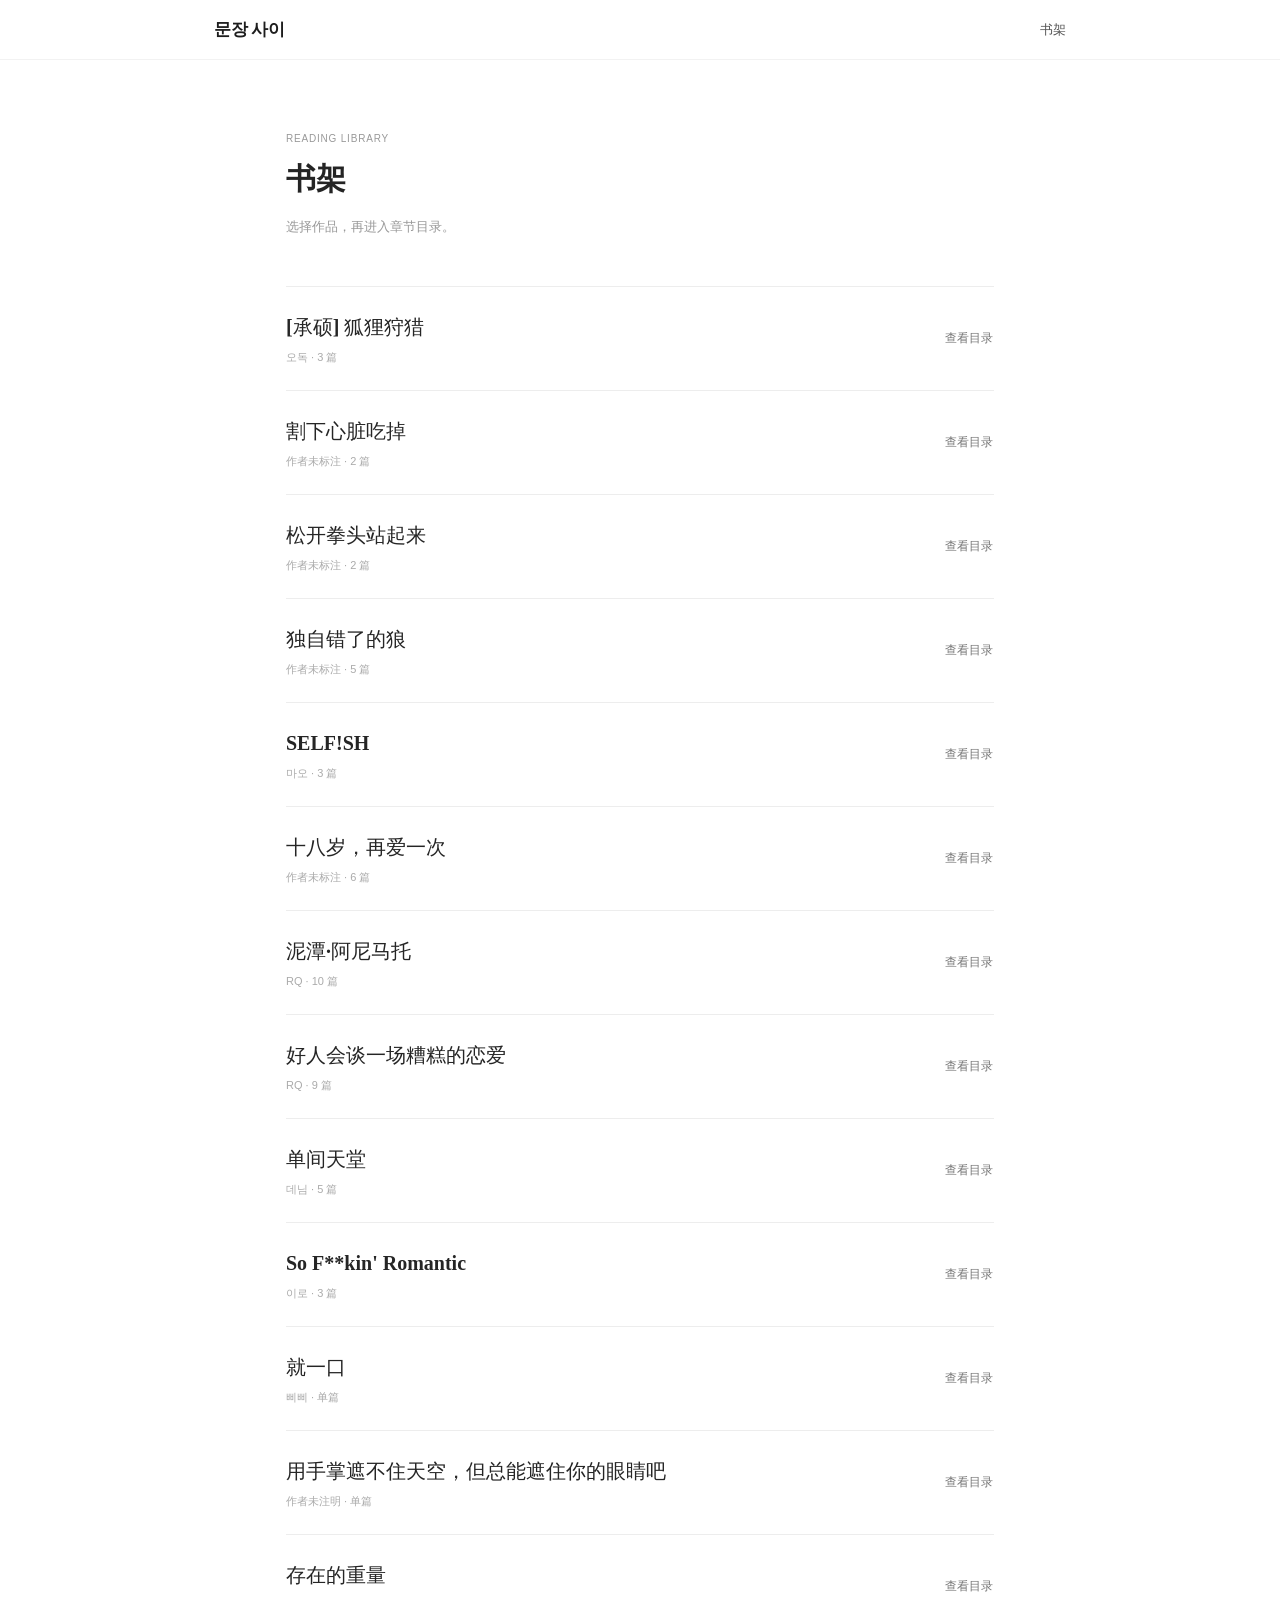
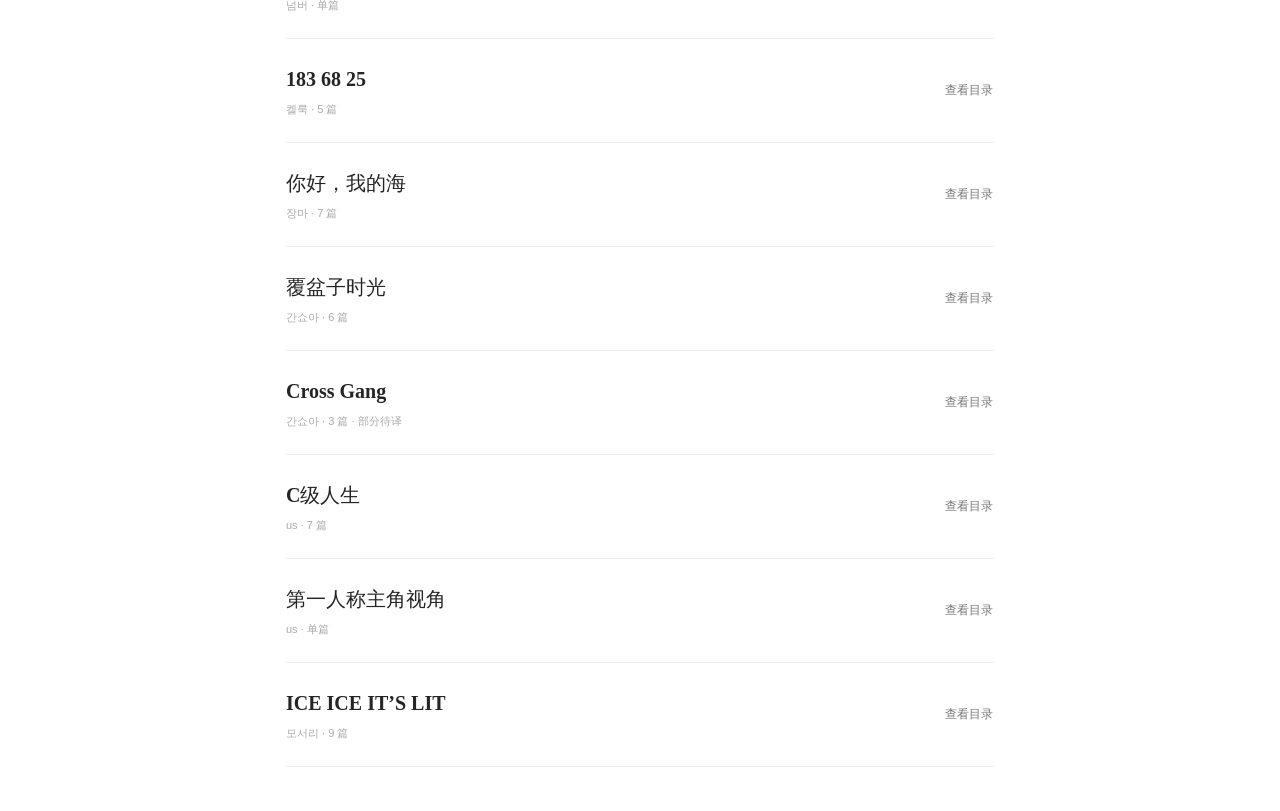
==== korean-reader/index.html @ 114a539e "Refresh reader script cache for Fox Hunt and new book-directory navigation" ====
<!doctype html>
<html lang="zh-CN">
<head><meta charset="utf-8"><meta name="viewport" content="width=device-width, initial-scale=1, viewport-fit=cover">
<meta name="theme-color" content="#fff"><meta name="description" content="中文小说阅读书架：保留原文排版与插图。">
<title>문장 사이 · 中文阅读</title><link rel="stylesheet" href="./style.css?v=20261112-reader-v2">
</head>
<body>
<header class="site-header"><div class="header-inner">
<button class="brand" type="button" id="brand" aria-label="返回书架">문장 사이</button>
<div class="site-actions"><button type="button" class="top-link" id="shelf-trigger">书架</button></div>
</div></header><main>
<section id="reader-view" class="view article-shell hidden"><nav class="reader-crumb"><button id="reader-back" type="button">返回目录</button></nav>
<div class="article-head"><h1 id="article-title">中文小说</h1><div id="chapter-subtitle" class="chapter-subtitle"></div><div class="byline"><span id="article-author"></span></div></div>
<div class="article-controls"><button type="button" id="search-trigger" class="control-link">查找</button><button type="button" id="type-trigger" class="control-link type-btn" aria-label="调节字号">Aa</button></div>
<div id="type-panel" class="type-panel hidden"><span class="panel-intro">字体大小</span><button type="button" id="font-minus">A−</button><button type="button" id="font-plus">A＋</button></div>
<div id="search-panel" class="search-panel hidden"><input id="search-input" type="search" placeholder="搜索当前章节的中文…" aria-label="搜索中文"><button id="search-clear" type="button">关闭</button></div>
<p id="unfinished-note" class="translation-notice hidden"></p>
<article id="paragraphs" class="story-body" aria-label="中文小说正文"></article>
<div class="article-end">本篇结束</div><nav id="chapter-nav" class="chapter-nav hidden" aria-label="章节导航"></nav>
<footer class="reading-footer"><span>문장 사이</span><span id="article-count" class="visually-hidden"></span></footer>
</section>
<section id="series-view" class="view content-container hidden">
 <div class="section-heading"><button id="series-back" class="back-link" type="button">返回书架</button><div class="eyebrow">CHAPTERS</div><h1 id="series-title">作品目录</h1><p id="series-meta"></p></div><div id="chapter-list" class="book-list"></div>
 </section>
 <section id="import-view" class="view content-container hidden"><div class="section-heading"><div class="eyebrow">READING LIBRARY</div><h1>书架</h1><p>选择作品，再进入章节目录。</p></div><div id="book-list" class="book-list" aria-label="书架中的小说"></div></section>
</main><div id="toast" class="toast hidden" role="status"></div>
<script src="./app.js?v=20261112-fox-v1" defer></script></body></html>
---- korean-reader/style.css ----
:root{--ink:#242424;--muted:#919191;--line:#e8e8e8;--scale:1;--paper:#fff}
*{box-sizing:border-box}html{scroll-behavior:auto}body{margin:0;background:#fff;color:var(--ink);font-family:-apple-system,BlinkMacSystemFont,"Apple SD Gothic Neo","Noto Sans KR","Noto Sans CJK SC","PingFang SC","Microsoft YaHei",sans-serif;font-size:15px;-webkit-font-smoothing:antialiased}button,input,select,textarea{font:inherit}button{cursor:pointer}a{color:inherit}button:focus-visible,input:focus-visible,a:focus-visible,select:focus-visible,textarea:focus-visible{outline:2px solid #666;outline-offset:3px}.hidden{display:none!important}.visually-hidden{position:absolute!important;width:1px;height:1px;overflow:hidden;clip-path:inset(50%);white-space:nowrap}
.site-header{height:60px;border-bottom:1px solid #f2f2f2;background:white;position:relative;z-index:20}.header-inner{height:100%;max-width:900px;padding:0 24px;margin:auto;display:flex;align-items:center;justify-content:space-between}.brand{font-size:17px;font-weight:650;border:0;background:none;letter-spacing:-.5px;padding:8px 0;color:#1d1d1d;white-space:nowrap}.site-actions{display:flex;gap:24px;align-items:center;position:relative}.top-link{border:0;background:none;color:#555;font-size:13px;padding:8px 0}.top-link:hover{color:black}.small-pop{position:absolute;right:0;top:38px;z-index:20;width:190px;padding:8px 0;background:white;border:1px solid #e9e9e9;box-shadow:0 7px 28px #0000000b;border-radius:3px}.small-pop button{display:flex;justify-content:space-between;width:100%;font-size:13px;text-align:left;padding:12px 17px;background:none;border:0;color:#444}.small-pop button:hover{background:#fafafa}
.article-shell{max-width:770px;padding:0 34px;margin:0 auto}.article-head{padding:82px 0 47px;text-align:left}.article-head h1{font-family:"Nanum Myeongjo","Noto Serif CJK SC","Songti SC","Apple SD Gothic Neo",serif;font-size:38px;font-weight:600;letter-spacing:-.03em;line-height:1.35;margin:0 0 20px}.byline{font-size:13px;color:#999;display:flex;gap:10px;align-items:center}.byline-sep{color:#c5c5c5}.article-controls{display:flex;align-items:center;justify-content:space-between;height:62px;border-top:1px solid #eee;border-bottom:1px solid #eee;margin-bottom:50px}.control-link{border:0;background:none;padding:14px 3px;color:#686868;font-size:13px;font-weight:400}.control-link:hover,.control-link.active{color:#111}.control-link.active{font-weight:600}.type-btn{font-family:Georgia,serif;font-weight:500;font-size:17px;letter-spacing:-1px;padding-right:4px}.compare-panel,.type-panel{border-bottom:1px solid #eee;padding:0 0 21px;margin-top:-24px;margin-bottom:34px;line-height:1.6}.panel-intro{display:block;font-size:12px;color:#999;margin:0 0 12px}.mode-choices{display:flex;gap:9px;flex-wrap:wrap}.mode-choices button{padding:7px 12px;background:white;color:#666;border:1px solid #e4e4e4;border-radius:3px;font-size:12px}.mode-choices button.selected{border:1px solid #252525;color:#222;background:#fafafa}.mode-choices button:hover{border-color:#aaa}.type-panel{display:flex;align-items:center;gap:13px;flex-wrap:wrap}.type-panel .panel-intro{margin:0 10px 0 0}.type-panel button{border:1px solid #e7e7e7;background:white;padding:6px 12px;border-radius:3px;font-size:13px}.lookup-label{margin-left:auto;color:#777;font-size:12px;display:flex;align-items:center;gap:5px}.lookup-label input{accent-color:#222}.search-panel{display:flex;gap:15px;margin:-25px 0 40px}.search-panel input{padding:10px 0;border:0;border-bottom:1px solid #ddd;flex:1;min-width:0;outline:none}.search-panel button{border:0;background:white;color:#888;font-size:12px}
.story-body{font-size:calc(18px * var(--scale));line-height:1.95;letter-spacing:0;word-break:break-word;color:#242424}.story-body p{margin:0 0 1.3em;white-space:pre-wrap;overflow-wrap:anywhere}.story-body .scene-break{font-size:18px;letter-spacing:4px;text-align:center;margin:54px 0;color:#999}.story-body .story-par{margin:0}.story-par.single{margin-bottom:1.3em}.story-body .story-par p{margin:0 0 1.3em}.story-par.compared{display:grid;grid-template-columns:1fr 1fr;column-gap:38px;align-items:start;margin:0 0 1.5em}.story-par.triple{grid-template-columns:1fr 1fr;row-gap:7px}.story-par.triple .translation:last-child{grid-column:1 / -1;border-top:1px solid #f2f2f2;padding-top:11px}.story-par.compared p{margin:0}.lang-caption{color:#a5a5a5;font-size:11px;font-family:-apple-system,BlinkMacSystemFont,"PingFang SC",sans-serif;letter-spacing:.01em;margin-bottom:8px}.story-par.compared .translation{font-size:.94em;line-height:1.9}.story-par.compared .translation[data-lang="ko"]{font-size:.94em}.story-par.compared .translation[data-lang="en"]{font-size:.9em}.story-par.compared .translation[data-lang="zh"]{font-size:1em}.story-par.compared .text-column{min-width:0}.story-par.compared .translation[data-lang="ko"],.story-par.compared .translation[data-lang="en"]{color:#555}.story-par.compared .translation[data-lang="zh"]{color:#242424}.word{border:0;padding:0;margin:0;background:transparent;color:inherit;font:inherit;line-height:inherit;text-align:inherit;display:inline;cursor:help;border-radius:2px}.word:hover,.word:focus-visible,.word.active{background:#f2f2f2;outline:none;box-shadow:0 0 0 2px #f2f2f2}.story-par.search-result{padding:12px 12px 0;margin-left:-12px;margin-right:-12px;background:#fffdf4}.article-end{color:#aaa;text-align:center;font-size:13px;letter-spacing:.03em;padding:75px 0 55px}.reading-footer{padding:20px 0 55px;border-top:1px solid #f1f1f1;text-align:center;font-size:12px;color:#b7b7b7}
/* secondary views deliberately separated from distraction-free reading */
.view:not(#reader-view){max-width:760px;padding:0 26px;margin:0 auto}.section-heading{padding:73px 0 36px}.eyebrow{font-size:10px;letter-spacing:.08em;color:#999}.section-heading h1{font-family:"Songti SC",Georgia,serif;font-size:30px;font-weight:600;margin:15px 0}.section-heading p{color:#999;font-size:13px;line-height:1.85;max-width:580px}.import-card{border-top:1px solid #eee;padding:22px 0 90px;max-width:660px}.field-label{display:block;font-weight:600;font-size:12px;margin:24px 0 10px}.import-card input[type=text],.import-card input[type=url],.import-card input[type=password],.import-card textarea,.import-card select,.form-row select{border:1px solid #ddd;border-radius:2px;padding:11px 12px;width:100%;color:#222;background:#fff;font-size:13px}.import-card textarea{resize:vertical;line-height:1.7}.import-card input[type=file]{display:block;width:100%;font-size:12px;border:1px dashed #ddd;padding:17px}.field-hint{color:#939393;font-size:11px;line-height:1.8;margin:13px 0 18px}.form-row{display:flex;gap:10px;align-items:center;flex-wrap:wrap}.form-row select{flex:1;min-width:200px}.form-row .status-text{flex:1}.status-text{font-size:12px;color:#777;line-height:1.7}.hairline{height:1px;background:#ededed;margin:28px 0}.danger{color:#c25555}.text-btn{border:0;background:none;color:#777;font-size:12px}.primary-btn{border:1px solid #262626;background:#262626;color:white;border-radius:2px;font-size:12px;padding:11px 16px}.primary-btn:disabled{background:#aaa;border-color:#aaa;cursor:default}.border-btn{background:white;border:1px solid #ddd;border-radius:2px;color:#282828;padding:10px 15px;font-size:12px}.vocab-toolbar{display:flex;gap:8px;align-items:center;border-bottom:1px solid #eee;padding:0 0 20px;flex-wrap:wrap}.vocab-toolbar .border-btn{margin-left:auto}.pill-btn{border:1px solid #e2e2e2;color:#888;background:white;padding:7px 14px;font-size:11px;border-radius:20px}.pill-btn.selected{background:#252525;color:white;border-color:#252525}.vocab-list{padding:15px 0 110px}.vocab-item{padding:20px 0;border-bottom:1px solid #eee;display:grid;grid-template-columns:1fr auto;gap:14px}.vocab-item h3{margin:0 0 6px;font-weight:600;font-size:19px}.vocab-item .meta{font-size:11px;color:#999}.vocab-item p{font-size:13px;margin:9px 0 0;line-height:1.65}.vocab-item .sentence{color:#888;font-size:12px}.vocab-item button{border:0;background:transparent;color:#999;font-size:11px;padding:7px}.empty{padding:55px 15px;text-align:center;color:#aaa;font-size:13px}
.word-pop{position:fixed;z-index:100;background:white;border:1px solid #e2e2e2;box-shadow:0 10px 42px #00000018;width:min(355px,calc(100vw - 24px));padding:19px 20px 18px;border-radius:4px;max-height:min(600px,85vh);overflow:auto}.pop-top{display:flex;justify-content:space-between;align-items:center}.icon-btn{border:0;background:none;color:#888;font-size:25px;line-height:1;padding:0 0 5px 10px}.word-pop h2{font-family:Georgia,serif;margin:8px 0 5px;font-size:27px;font-weight:600;overflow-wrap:anywhere}.pron{font-size:12px;color:#888;min-height:10px;margin:0 0 12px}.meaning{font-size:16px;line-height:1.6;margin:8px 0}.grammar{font-size:11px;color:#999;line-height:1.5}.example{border-top:1px solid #eee;margin-top:16px;padding-top:13px;line-height:1.65;font-size:12px;max-height:152px;overflow:auto;overflow-wrap:anywhere}.example .eyebrow{display:block;margin-bottom:6px}.context-zh{color:#858585;margin-top:6px}.pop-actions{display:flex;gap:9px;align-items:center;margin-top:15px;flex-wrap:wrap}.pop-actions .border-btn,.pop-actions .primary-btn{padding:8px 10px}.pop-actions a{color:#777;font-size:11px;margin-left:auto;text-decoration:none}.toast{position:fixed;bottom:25px;left:50%;transform:translateX(-50%);z-index:120;border-radius:3px;background:#222;color:#fff;font-size:12px;padding:12px 18px;max-width:calc(100vw - 30px)}
@media(max-width:750px){.article-shell{padding:0 25px;max-width:710px}.story-body{font-size:calc(17px * var(--scale))}.story-par.compared{column-gap:20px}}
@media(max-width:560px){.site-header{height:54px}.header-inner{padding:0 20px}.brand{font-size:16px}.site-actions{gap:20px}.article-shell{padding:0 21px}.article-head{padding:61px 0 40px}.article-head h1{font-size:33px;margin-bottom:16px}.article-controls{height:55px;margin-bottom:34px}.story-body{font-size:calc(17px * var(--scale));line-height:1.95}.story-body p{margin-bottom:1.35em}.story-par.compared{display:block;margin-bottom:1.9em}.story-par.compared .text-column + .text-column{margin-top:14px}.story-par.compared .translation{font-size:1em}.story-par.triple .translation:last-child{border:0;padding-top:0}.lang-caption{font-size:10px;margin-bottom:5px}.compare-panel,.type-panel{margin-top:-12px;margin-bottom:24px;padding-bottom:19px}.type-panel .lookup-label{margin-left:0;flex-basis:100%;padding-top:4px}.article-end{padding:59px 0 42px}.word-pop{width:calc(100vw - 22px);left:11px!important;bottom:11px!important;top:auto!important;max-height:70vh;padding:17px}.section-heading{padding-top:50px}}

/* Book shelf: editorial, not a learning dashboard */
.book-list{margin:-2px 0 44px;border-top:1px solid #ededed}
.book-entry{display:flex;gap:18px;justify-content:space-between;align-items:center;text-align:left;width:100%;padding:25px 1px 25px 0;border:0;border-bottom:1px solid #ededed;background:#fff;color:#252525;cursor:pointer}
.book-entry:hover .book-action,.book-entry:focus-visible .book-action{color:#111;text-decoration:underline}
.book-info{display:flex;flex-direction:column;gap:8px;min-width:0}
.book-entry strong{font-family:'Songti SC','Noto Serif CJK SC',Georgia,serif;font-size:19px;font-weight:550;line-height:1.5;overflow-wrap:anywhere}
.book-original{font-size:12px;color:#888;line-height:1.6;overflow-wrap:anywhere}
.book-meta{font-size:11px;color:#aaa}
.book-action{font-size:12px;white-space:nowrap;flex-shrink:0;color:#858585}
.book-entry.is-reading .book-action{color:#272727}
.upload-details{padding-bottom:70px}
.upload-details summary{cursor:pointer;color:#777;font-size:13px;padding:14px 0;border-bottom:1px solid #eee;list-style:none}
.upload-details summary::after{content:'+';float:right;font-size:16px;color:#888}
.upload-details[open] summary::after{content:'−'}
.upload-details .import-card{padding-top:18px}
.article-head h1{overflow-wrap:anywhere}
@media(max-width:560px){.book-entry{padding:21px 0;gap:11px}.book-entry strong{font-size:17px}.book-original{font-size:11px}.book-action{font-size:11px}}

.byline.long-title{display:block}.byline.long-title .byline-sep{display:none}.byline.long-title #article-sub{display:block;margin-top:9px;max-width:100%;overflow-wrap:anywhere;line-height:1.7}

/* Chapter links appear only after reading to the end; keep the POSTYPE page quiet. */
.book-series-heading{font-family:Georgia,serif;padding:36px 0 12px;color:#555;font-size:14px;letter-spacing:.03em;border-bottom:1px solid #eee}
.book-entry.series-chapter{padding:18px 3px 18px 20px}
.book-entry.series-chapter strong{font-size:16px;font-family:inherit;font-weight:500}
.book-entry.series-chapter .book-original{font-size:11px}
.chapter-nav{border-top:1px solid #eee;padding:25px 0 70px;display:flex;justify-content:space-between;align-items:center;gap:16px;flex-wrap:wrap}
.chapter-position{font-size:12px;color:#999}
.chapter-links{display:flex;gap:18px;flex-wrap:wrap}
.chapter-links button{border:0;background:none;padding:8px 0;font-size:13px;color:#555}
.chapter-links button:hover{text-decoration:underline;color:#171717}
.story-body .scene-space{width:100%}
.story-body .empty-lang{color:#aaa;font-size:.87em;font-style:italic}
@media(max-width:560px){.book-entry.series-chapter{padding-left:12px}.chapter-nav{padding-bottom:48px}.chapter-links{gap:12px}}

.mode-choices button:disabled{color:#c2c2c2;border-color:#eee;cursor:not-allowed;background:#fff}.translation-hint{font-size:12px;color:#999;line-height:1.8;margin:15px 0 0}

.story-media{max-width:720px;width:100%;margin:25px auto 42px}.story-media iframe{display:block;width:100%;aspect-ratio:16/9;height:auto;border:0;background:#f5f5f5}.story-inner-heading{font-size:22px;font-weight:600;line-height:1.5;margin:66px 0 25px}.story-body .story-inner-heading+section{margin-top:0}@media(max-width:650px){.story-media{margin:22px 0 34px}.story-inner-heading{font-size:21px;margin-top:55px}}

/* 2026-10-29: interleaved bilingual reading on ALL screen sizes. */
.article-controls{justify-content:flex-start;gap:14px;flex-wrap:wrap;height:auto;min-height:62px}
.article-controls #type-trigger{margin-left:auto}
.article-controls .control-link{white-space:nowrap}
.story-par.compared,.story-par.triple{display:flex!important;flex-direction:column;align-items:stretch;gap:5px;grid-template-columns:none!important;column-gap:0!important;row-gap:0!important;break-inside:avoid;margin:0 0 1.8em!important;padding:0 0 1.15em;border-bottom:1px solid #f1f1f1}
.story-par.compared .text-column + .text-column{margin-top:7px}
.story-par.compared .translation{width:100%;min-width:0;line-height:1.95}
.story-par.triple .translation:last-child{grid-column:auto;border-top:none;padding-top:0}
.story-par.compared .translation[data-lang=en]{font-size:1em;color:#252525}
.story-par.compared .translation[data-lang=zh]{font-size:1em;color:#555}
.story-par.compared .translation[data-lang=ko]{font-size:.96em;color:#5a5a5a}
.story-par.compared .lang-caption{font-size:10px;margin-bottom:2px;color:#999}
.story-par.compared p{margin:0}
.word{cursor:pointer;text-decoration:underline;text-decoration-color:#d5d5d5;text-decoration-style:dotted;text-underline-offset:4px}
.word:hover,.word:focus-visible,.word.active{text-decoration-color:currentColor}
@media(max-width:560px){.article-controls{gap:8px;padding:7px 0}.article-controls .control-link{font-size:12px;padding:9px 1px}.article-controls #type-trigger{padding-right:3px}.story-par.compared{margin-bottom:1.5em!important}.story-par.compared .text-column + .text-column{margin-top:6px}}

/* Per-paragraph English comparison; labels appear unobtrusively at each paragraph */
.paragraph-translate{display:block;align-self:flex-end;margin:-8px 0 8px auto;padding:4px 0;border:0;background:transparent;color:#999;font-size:11px;line-height:1.5;cursor:pointer}
.paragraph-translate:hover,.paragraph-translate:focus-visible{text-decoration:underline;color:#333}
.story-par.compared .paragraph-translate{margin:2px 0 -9px auto}
.story-par.single .paragraph-translate{margin:-15px 0 12px auto}
@media(min-width:750px){.story-par.single .paragraph-translate{opacity:.45}.story-par.single:hover .paragraph-translate,.story-par.single:focus-within .paragraph-translate{opacity:1}}

.translation-notice{font-size:.8rem;line-height:1.65;color:var(--muted,#676767);border-left:2px solid #aaa;padding:.5rem .8rem;margin:1rem 0 1.5rem}
/* Place-based notice for non-verbatim, non-graphic passages. */
.omission-inline{font-size:13px;line-height:1.85;color:#888;border-left:2px solid #ddd;padding:6px 0 6px 14px;margin:10px 0 30px}


/* English-first reading: make Chinese reveal controls easy to reach, without hiding English. */
.article-controls #compare-trigger{background:#222;color:#fff;border-radius:6px;padding:9px 13px;font-weight:500}
.article-controls #compare-trigger:hover,.article-controls #compare-trigger.active{background:#444;color:#fff}
.article-controls #compare-trigger:disabled{background:#ededed;color:#aaa;cursor:not-allowed}
.story-par.single .text-column[data-lang="en"] p{margin-bottom:0}
.story-par .paragraph-translate{display:block;align-self:flex-end;margin:6px 0 10px auto;padding:5px 10px;min-height:30px;border:1px solid #e8e8e8;border-radius:5px;background:#fff;color:#666;font-size:12px;font-weight:400;line-height:1.5;cursor:pointer;opacity:1}
.story-par.single .paragraph-translate,.story-par.compared .paragraph-translate{margin:6px 0 10px auto;opacity:1}
.story-par .paragraph-translate:hover,.story-par .paragraph-translate:focus-visible{border-color:#aaa;background:#fafafa;color:#222;text-decoration:none;outline-offset:2px}
.story-par.compared .text-column[data-lang="en"]{color:#222}
.story-par.compared .text-column[data-lang="zh"]{color:#666;padding-top:4px}
@media(max-width:560px){.article-controls{gap:12px}.article-controls #compare-trigger{padding:8px 10px}.story-par .paragraph-translate{min-height:34px}}

/* Original Postype message bubbles restored from uploaded HTML, without changing
   ordinary novel paragraphs or the single-column bilingual reading layout. */
.story-body .story-par.story-bubble{
 box-sizing:border-box;width:fit-content;max-width:86%;
 margin-bottom:12px!important;padding:10px 16px!important;
 border:0!important;border-radius:19px;
 overflow-wrap:anywhere;
}
.story-body .story-par.story-bubble-incoming{
 margin-left:0!important;margin-right:auto!important;
 background:#f2f2f3;color:#2c2c2f;
}
.story-body .story-par.story-bubble-outgoing{
 margin-left:auto!important;margin-right:0!important;
 background:#3478ff;color:#fff;
}
.story-body .story-par.story-bubble.compared,
.story-body .story-par.story-bubble.triple{
 max-width:95%;gap:5px!important;padding-bottom:10px!important;
}
.story-body .story-par.story-bubble .text-column,
.story-body .story-par.story-bubble .translation,
.story-body .story-par.story-bubble .translation p{
 color:inherit!important;
}
.story-body .story-par.story-bubble .text-column p{
 margin:0!important;line-height:1.7;
}
.story-body .story-par.story-bubble .lang-caption{
 color:inherit;opacity:.63;
}
.story-body .story-par.story-bubble-outgoing .paragraph-translate{
 color:#fff;border-color:rgba(255,255,255,.45);background:rgba(0,0,0,.06);
}
@media(max-width:600px){
 .story-body .story-par.story-bubble{max-width:91%}
 .story-body .story-par.story-bubble.compared{max-width:97%}
}

/* Korean source-faithful import: keep paragraph indentation and original empty spacing. */
.story-body.original-layout .story-par .text-column p{text-indent:1em}
.story-body.original-layout .story-par.compared .text-column p{text-indent:1em}
.story-body.original-layout .story-par .paragraph-translate{text-indent:0}

/* 2026-11-12 reading-first bookshelf and chapter directories */
#reader-view[hidden],#import-view[hidden],#series-view[hidden]{display:none}
.reader-crumb{padding:26px 0 0}
.reader-crumb button,.back-link{background:none;border:0;padding:8px 0;color:#888;font-size:13px}
.reader-crumb button:hover,.back-link:hover{color:#222}
.chapter-subtitle{font-size:13px;color:#919191;margin-top:-5px;margin-bottom:18px;letter-spacing:.06em}
#series-view .section-heading .back-link{margin-bottom:32px}
#series-view .section-heading h1{font-size:33px;line-height:1.45}
#series-view .book-entry{padding:25px 0}
#series-view .book-entry strong{font-size:17px;font-family:-apple-system,BlinkMacSystemFont,'PingFang SC',sans-serif;font-weight:500}
#series-view .book-entry .book-meta{font-size:11px}
#series-view .book-action{color:#999}
#import-view .book-entry strong{font-size:20px}
#import-view .book-action{color:#777}
@media(max-width:560px){
 .reader-crumb{padding-top:14px}
 #series-view .section-heading h1{font-size:29px}
 #import-view .book-entry strong{font-size:18px}
 .chapter-subtitle{margin-bottom:10px}
}
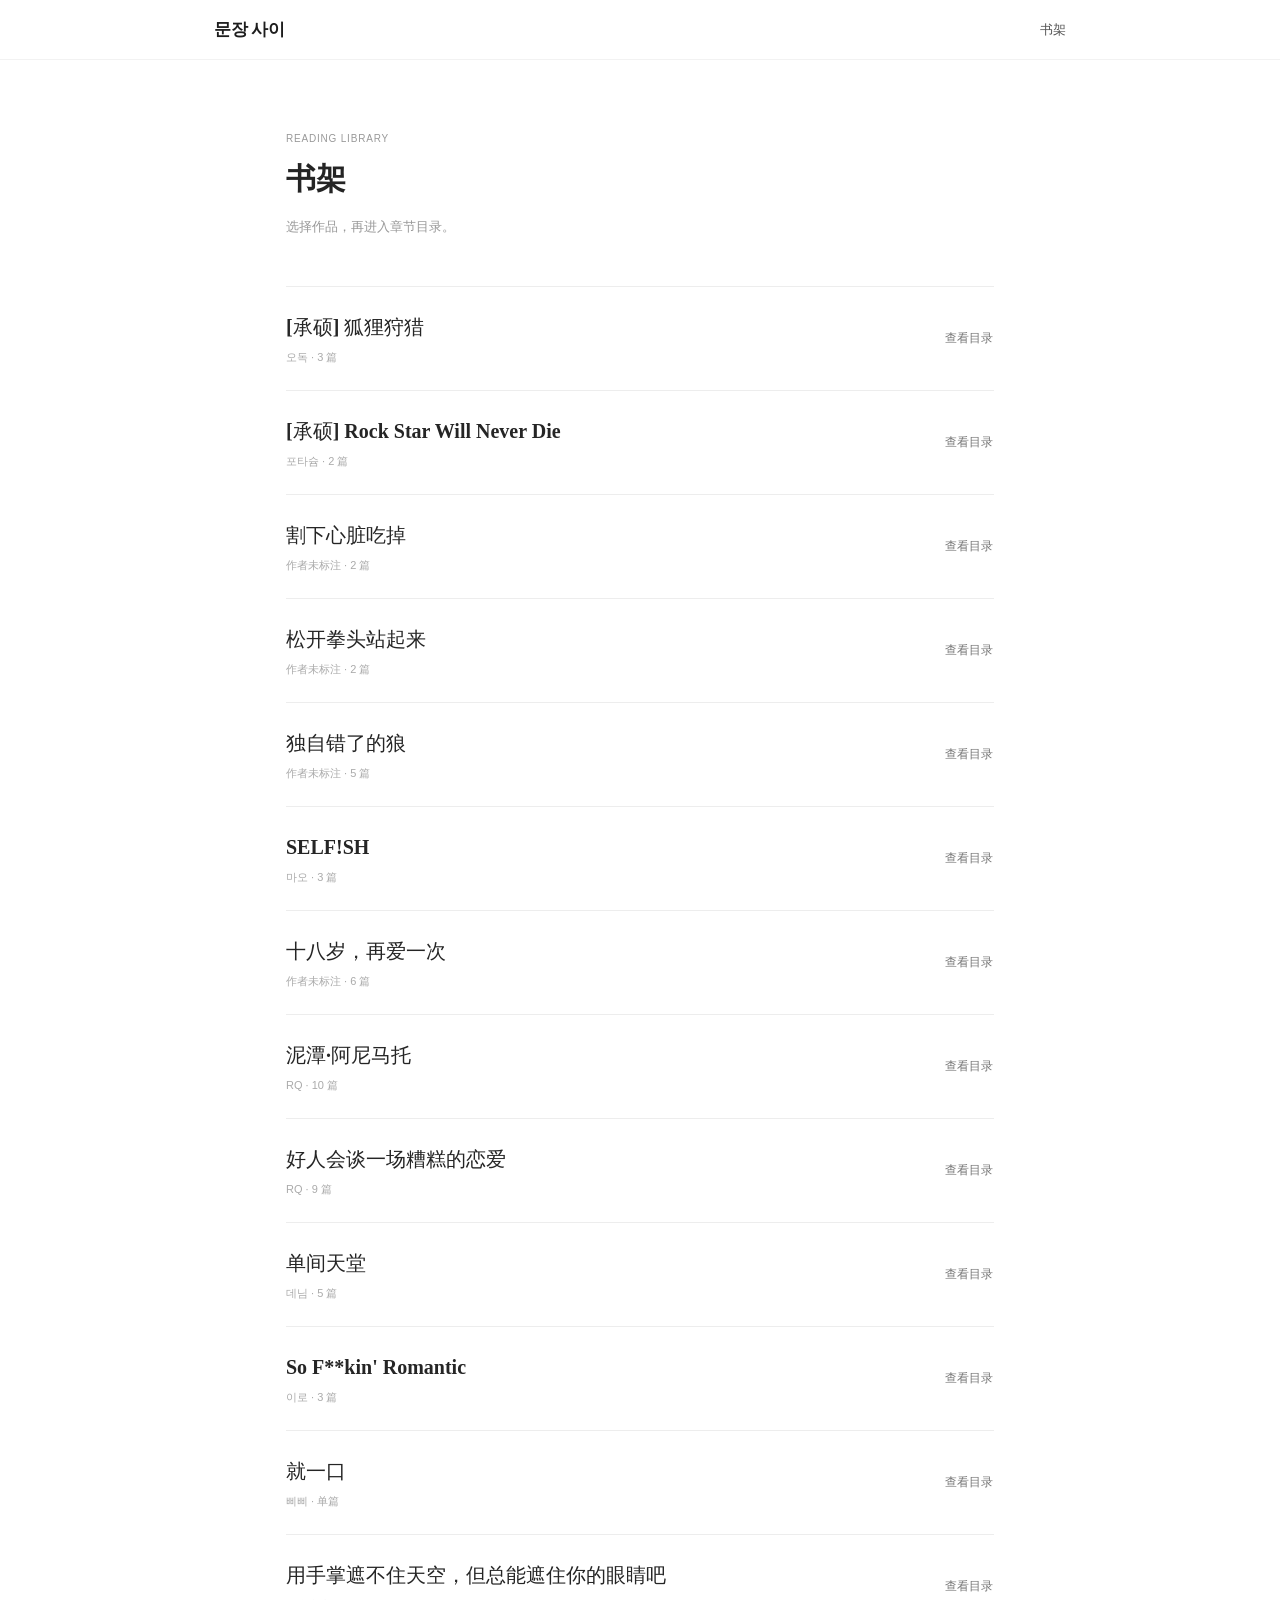
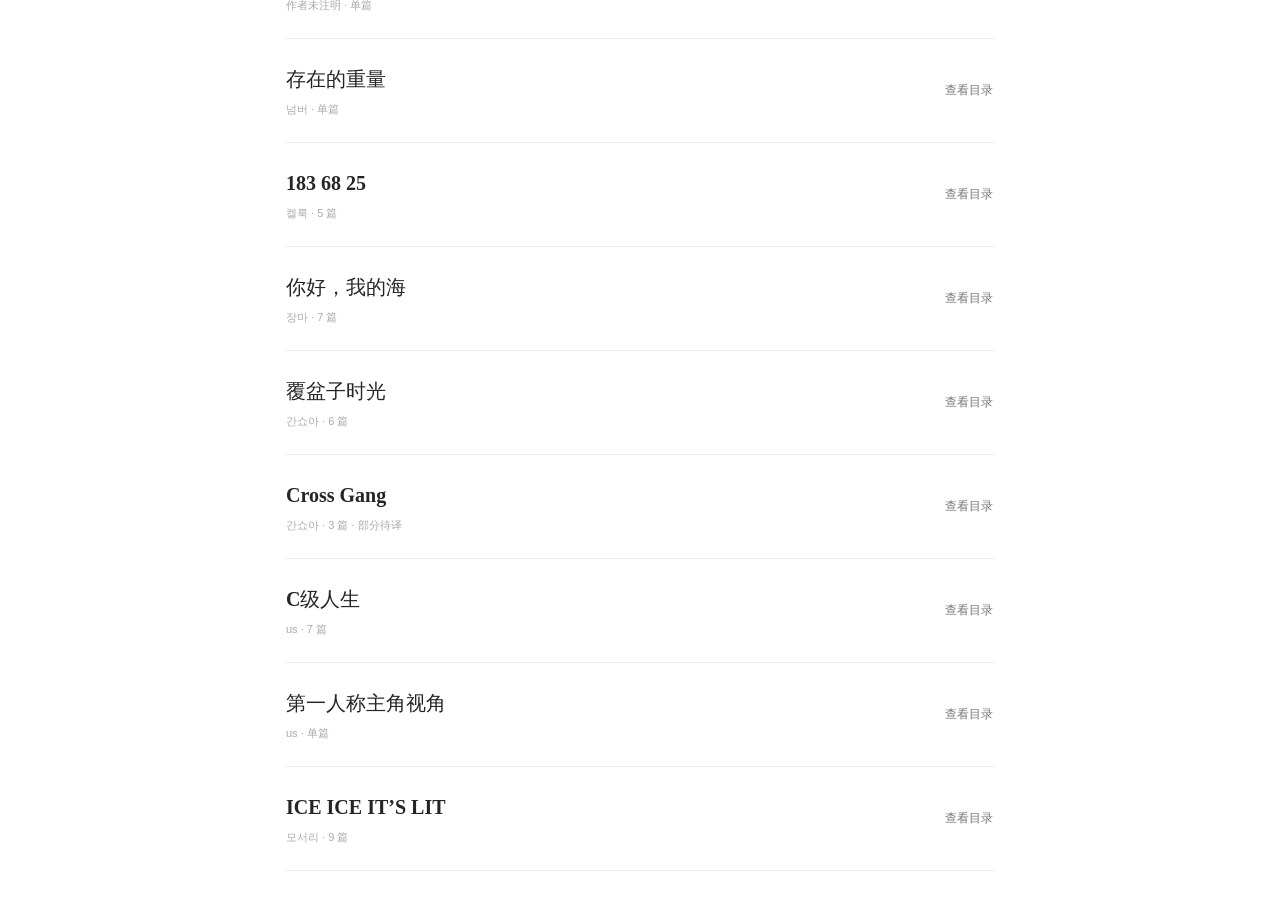
==== commit 346a478a: "Publish translated Rock Star Will Never Die story and extra in Chinese library" ====
--- a/korean-reader/index.html
+++ b/korean-reader/index.html
@@ -24,4 +24,4 @@
  </section>
  <section id="import-view" class="view content-container hidden"><div class="section-heading"><div class="eyebrow">READING LIBRARY</div><h1>书架</h1><p>选择作品，再进入章节目录。</p></div><div id="book-list" class="book-list" aria-label="书架中的小说"></div></section>
 </main><div id="toast" class="toast hidden" role="status"></div>
-<script src="./app.js?v=20261112-fox-v1" defer></script></body></html>+<script src="./app.js?v=20261112-rockstar-v1" defer></script></body></html>
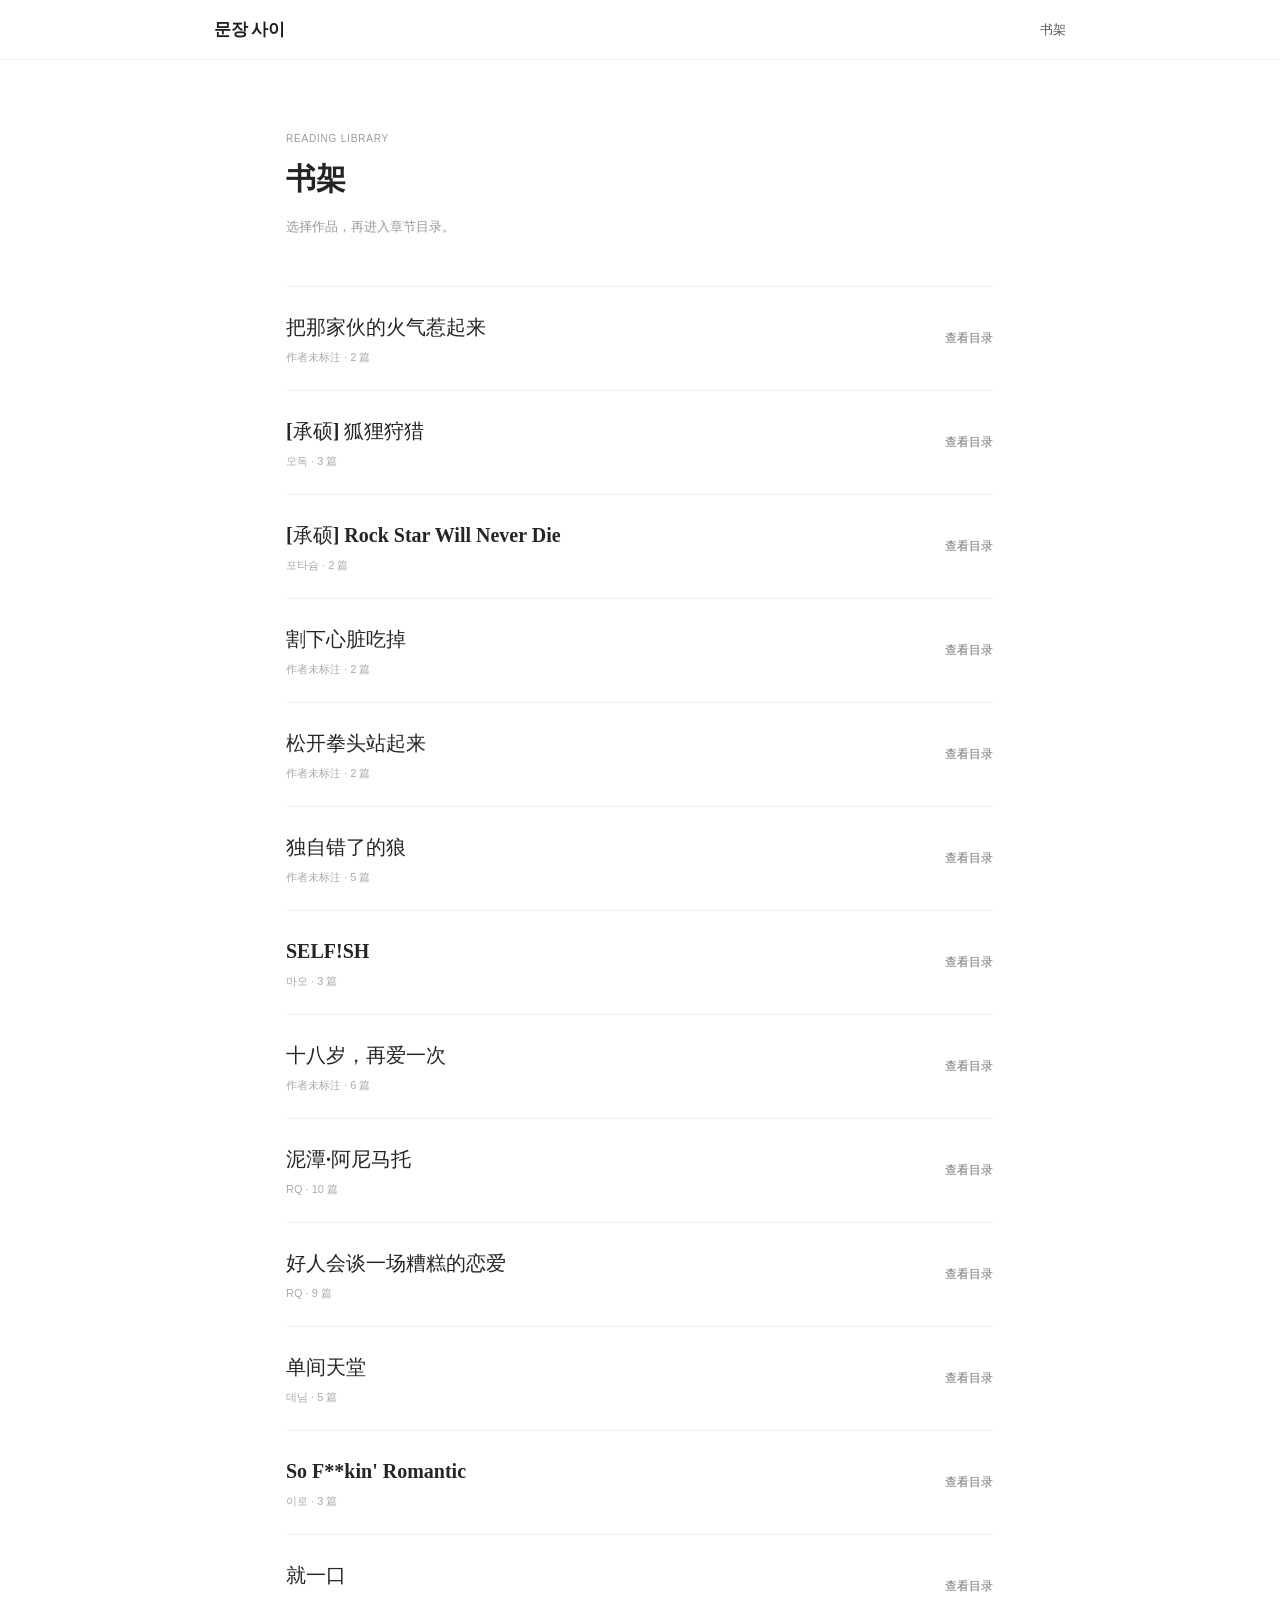
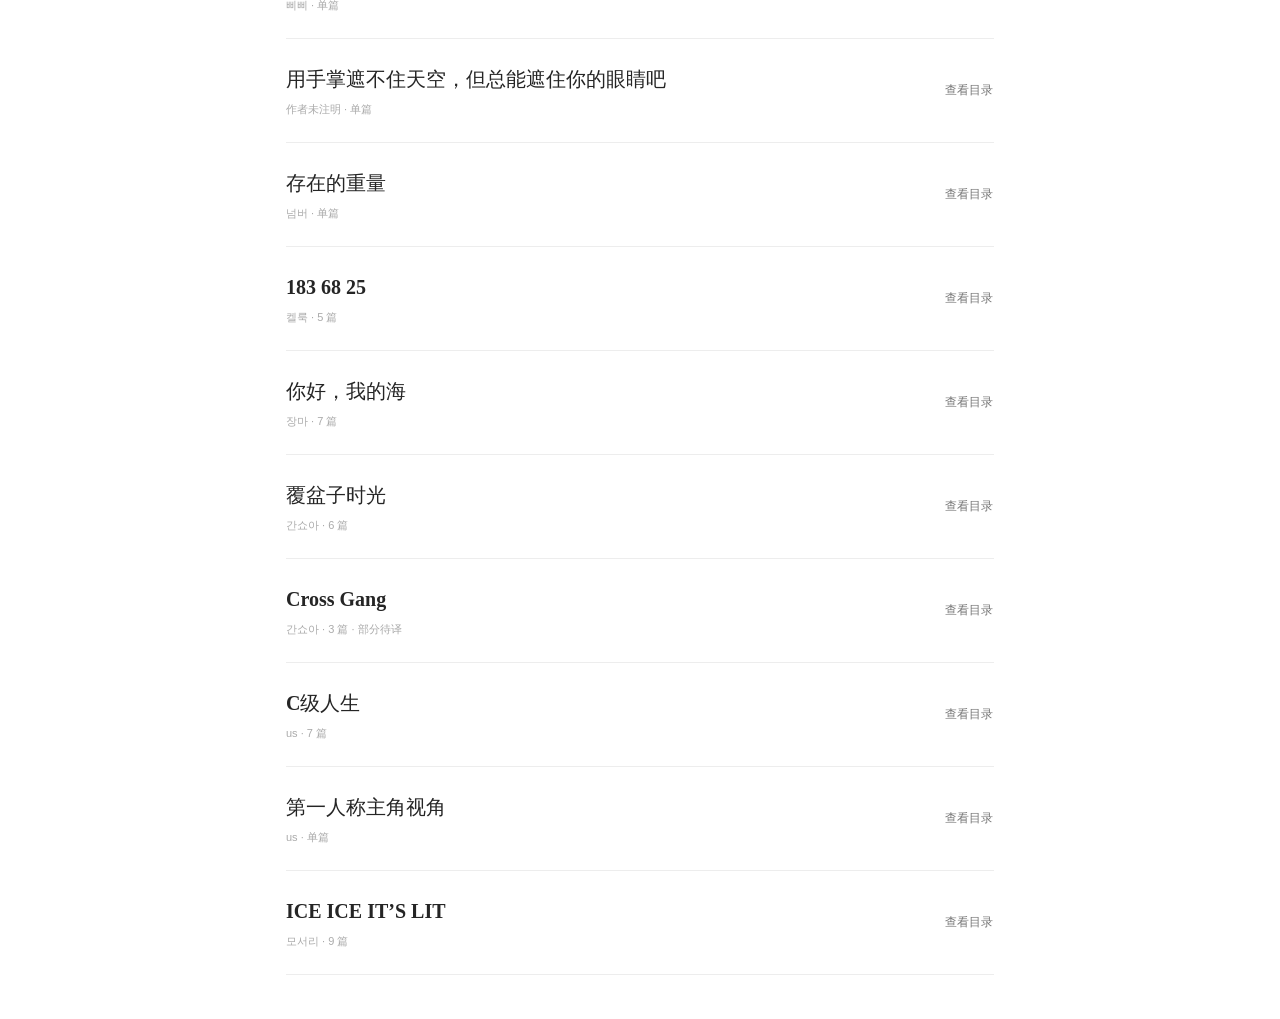
==== commit 32e70467: "Translate and publish Yama upper and lower stories with original paragraph layout" ====
--- a/korean-reader/index.html
+++ b/korean-reader/index.html
@@ -2,7 +2,7 @@
 <html lang="zh-CN">
 <head><meta charset="utf-8"><meta name="viewport" content="width=device-width, initial-scale=1, viewport-fit=cover">
 <meta name="theme-color" content="#fff"><meta name="description" content="中文小说阅读书架：保留原文排版与插图。">
-<title>문장 사이 · 中文阅读</title><link rel="stylesheet" href="./style.css?v=20261112-reader-v2">
+<title>문장 사이 · 中文阅读</title><link rel="stylesheet" href="./style.css?v=20261116-yama">
 </head>
 <body>
 <header class="site-header"><div class="header-inner">
@@ -24,4 +24,4 @@
  </section>
  <section id="import-view" class="view content-container hidden"><div class="section-heading"><div class="eyebrow">READING LIBRARY</div><h1>书架</h1><p>选择作品，再进入章节目录。</p></div><div id="book-list" class="book-list" aria-label="书架中的小说"></div></section>
 </main><div id="toast" class="toast hidden" role="status"></div>
-<script src="./app.js?v=20261112-rockstar-v1" defer></script></body></html>+<script src="./app.js?v=20261116-yama" defer></script></body></html>
--- a/korean-reader/style.css
+++ b/korean-reader/style.css
@@ -152,3 +152,98 @@
  #import-view .book-entry strong{font-size:18px}
  .chapter-subtitle{margin-bottom:10px}
 }
+
+/* 2026-11-16 — 시궁창 아니마토 / 泥潭·阿尼马托
+   Source Postype HTML audit: every <p> is 18px / 31.5px line-height,
+   min-height 30.6px, margin:18px 0 0 (first source <p>: margin 0).
+   Blank blocks already store 48.6px (30.6 + 18px), except first-source blank.
+   Avoid the global 1.95 line-height, 1.3em paragraph bottom margin,
+   and 25px/42px media margins that distort the original layout.
+*/
+.story-body.animato-source-layout{
+  font-size:calc(18px * var(--scale));
+  line-height:1.75;
+  letter-spacing:normal;
+}
+.story-body.animato-source-layout .story-par,
+.story-body.animato-source-layout .story-par.single{
+  display:flow-root;
+  margin:0!important;
+  padding:0;
+}
+.story-body.animato-source-layout .story-par .text-column p{
+  margin:18px 0 0!important;
+  padding:0;
+  min-height:30.6px;
+  line-height:1.75;
+  text-indent:0!important;
+  font-size:inherit;
+}
+.story-body.animato-source-layout .story-par[data-source-index="0"] .text-column p{
+  margin-top:0!important;
+}
+.story-body.animato-source-layout .scene-space{
+  width:100%;
+  margin:0!important;
+  padding:0;
+  flex-shrink:0;
+}
+.story-body.animato-source-layout .story-media{
+  margin:18px 0 0;
+  max-width:100%;
+  width:100%;
+}
+.story-body.animato-source-layout .story-media iframe{
+  display:block;
+  width:100%;
+  aspect-ratio:16/9;
+  height:auto;
+  border:0;
+}
+.story-body.animato-source-layout[data-animato-chapter="1"] .story-par[data-source-index="0"]{
+  text-align:right!important;
+  font-family:"Nanum Myeongjo","Noto Serif CJK SC","Songti SC",serif;
+}
+.story-body.animato-source-layout[data-animato-chapter="1"] .story-par[data-source-index="0"] p{
+  font-style:italic;
+}
+.story-body.animato-source-layout[data-animato-chapter="10"] .story-par[data-source-index="218"],
+.story-body.animato-source-layout[data-animato-chapter="10"] .story-par[data-source-index="219"]{
+  text-align:right!important;
+  font-family:"KoPub Batang","Noto Serif CJK SC","Songti SC",serif;
+  font-style:italic;
+}
+
+/* 2026-11-16 — 그놈의 야마를 돌려라: original Postype layout. 
+   Source: p 18px / 31.5px line-height, first margin 0, later margin 18px.
+   Blank paragraphs occupy 48.6px; inline italics and bold are retained.
+   The three centered lender-notice lines in the lower part are 15px. */
+.story-body.yama-source-layout{
+ font-family:"Songti SC","Noto Serif CJK SC","Source Han Serif SC",Georgia,serif;
+ font-size:calc(18px * var(--scale));
+ line-height:1.75;
+}
+.story-body.yama-source-layout .story-par,
+.story-body.yama-source-layout .story-par.single{
+ display:flow-root;
+ margin:0!important;
+ padding:0;
+}
+.story-body.yama-source-layout .story-par .text-column p{
+ margin:18px 0 0!important;
+ min-height:30.6px;
+ line-height:1.75;
+ font-size:calc(18px * var(--scale));
+}
+.story-body.yama-source-layout .story-par.source-margin-zero .text-column p{
+ margin-top:0!important;
+}
+.story-body.yama-source-layout .story-par.source-small .text-column p{
+ font-size:calc(15px * var(--scale));
+ min-height:25.5px;
+}
+.story-body.yama-source-layout .scene-space{
+ width:100%;
+ margin:0!important;
+ padding:0;
+}
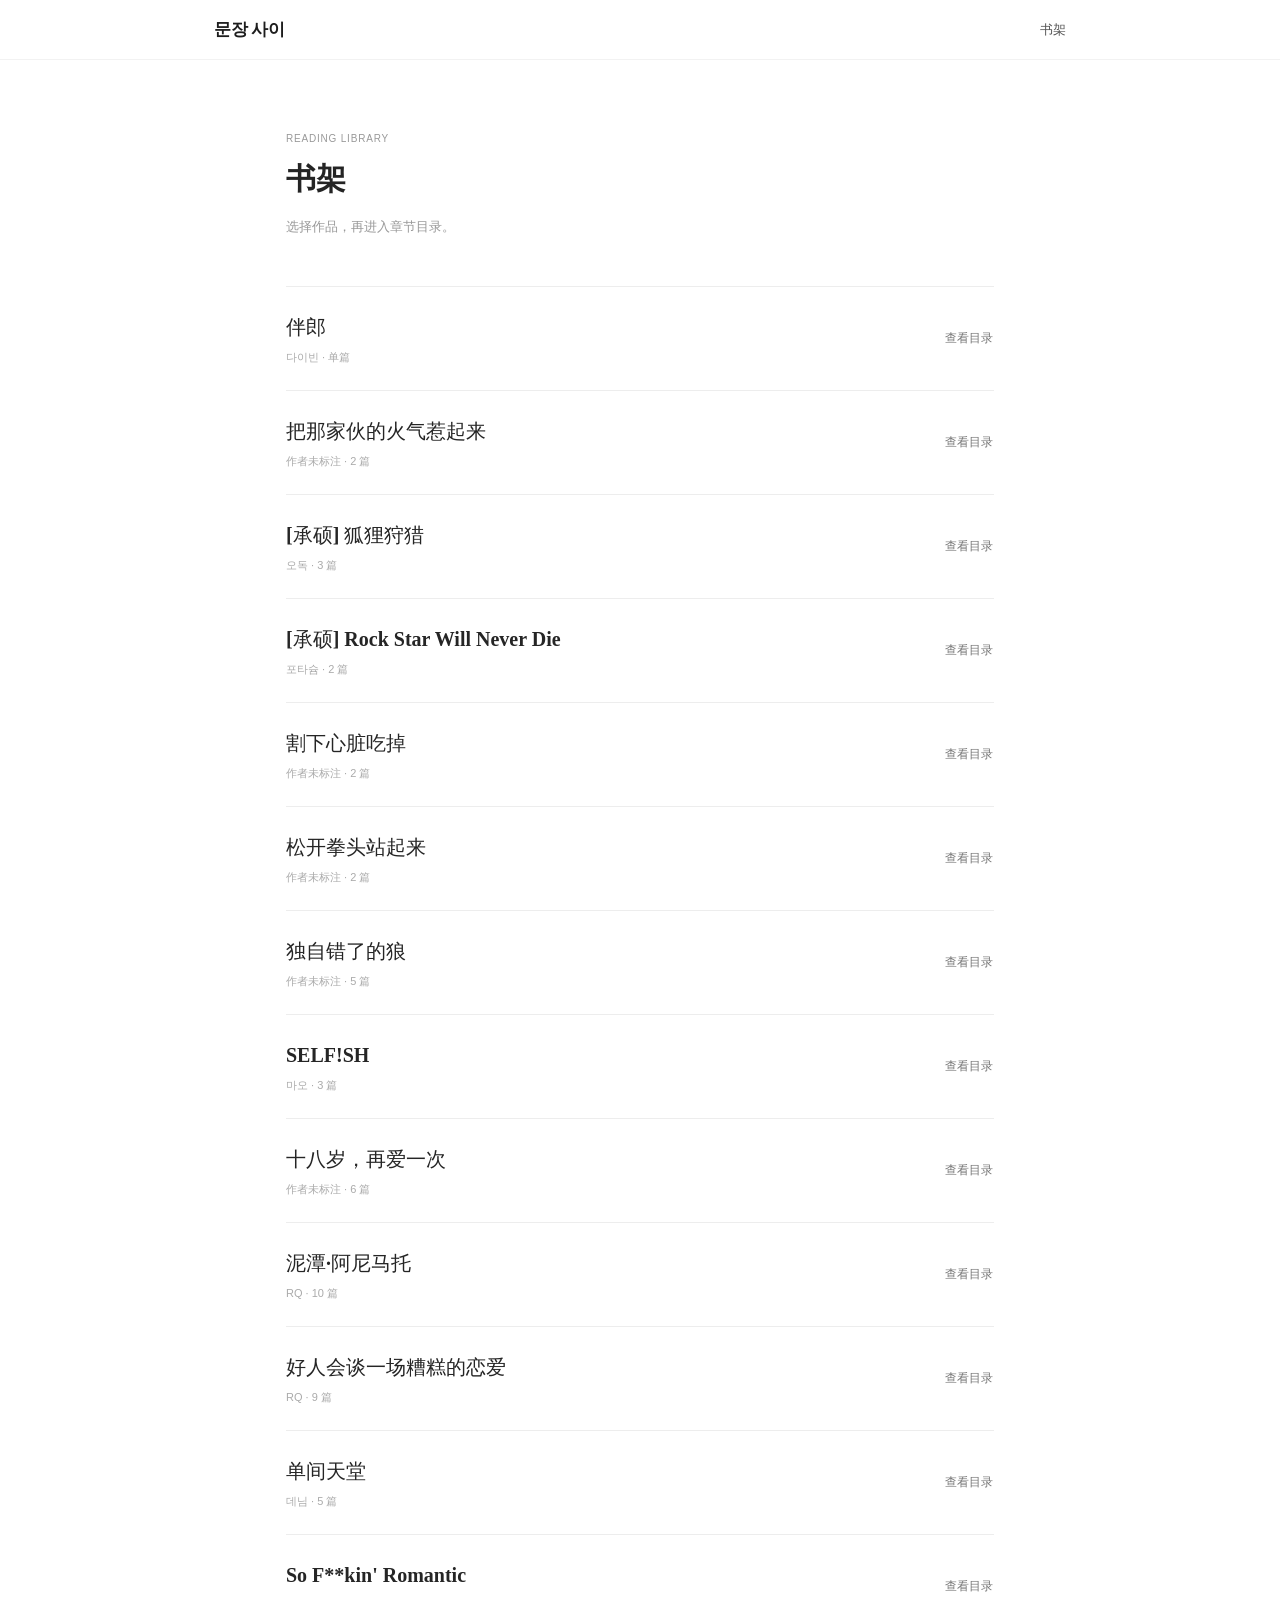
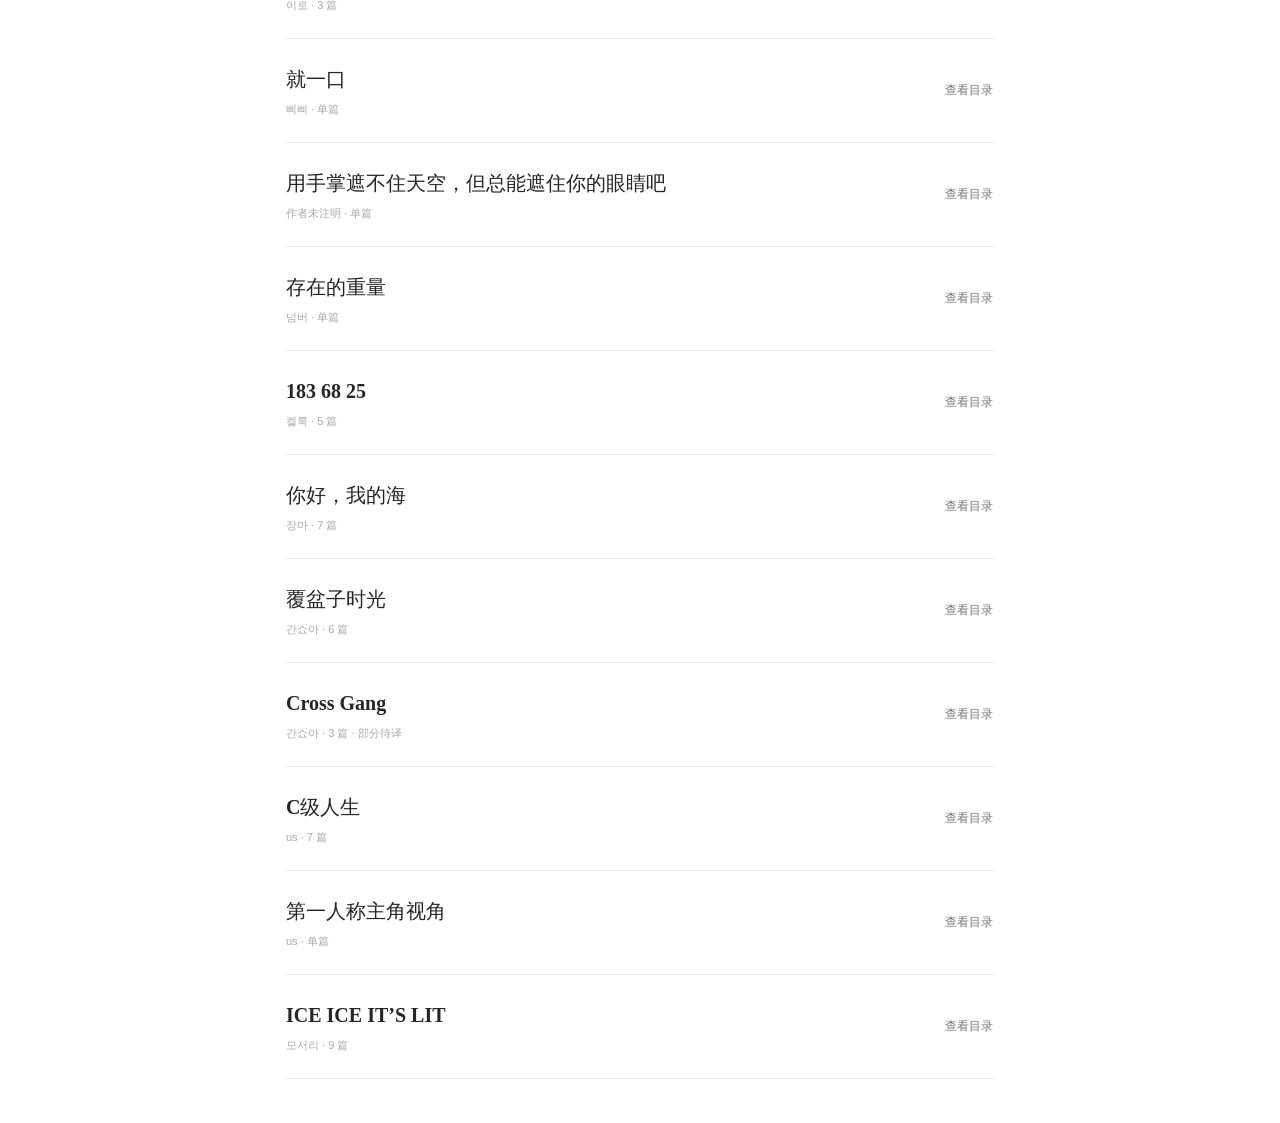
==== commit cded6bbc: "Add Chinese translation of 들러리 and preserve source paragraph typography" ====
--- a/korean-reader/index.html
+++ b/korean-reader/index.html
@@ -2,7 +2,7 @@
 <html lang="zh-CN">
 <head><meta charset="utf-8"><meta name="viewport" content="width=device-width, initial-scale=1, viewport-fit=cover">
 <meta name="theme-color" content="#fff"><meta name="description" content="中文小说阅读书架：保留原文排版与插图。">
-<title>문장 사이 · 中文阅读</title><link rel="stylesheet" href="./style.css?v=20261116-yama">
+<title>문장 사이 · 中文阅读</title><link rel="stylesheet" href="./style.css?v=20261118-groomsman">
 </head>
 <body>
 <header class="site-header"><div class="header-inner">
@@ -24,4 +24,4 @@
  </section>
  <section id="import-view" class="view content-container hidden"><div class="section-heading"><div class="eyebrow">READING LIBRARY</div><h1>书架</h1><p>选择作品，再进入章节目录。</p></div><div id="book-list" class="book-list" aria-label="书架中的小说"></div></section>
 </main><div id="toast" class="toast hidden" role="status"></div>
-<script src="./app.js?v=20261116-yama" defer></script></body></html>+<script src="./app.js?v=20261118-groomsman" defer></script></body></html>
--- a/korean-reader/style.css
+++ b/korean-reader/style.css
@@ -247,3 +247,23 @@
  margin:0!important;
  padding:0;
 }
+
+/* 들러리 / 伴郎. Original 18px, 31.5px line height; one h5 and 199 p nodes. */
+.story-body.groomsman-source-layout{
+ font-family:-apple-system,BlinkMacSystemFont,"PingFang SC","Noto Sans CJK SC","Microsoft YaHei",sans-serif;
+ font-size:calc(18px * var(--scale));line-height:1.75;color:rgba(22,29,39,.88);
+ padding-top:28px;letter-spacing:normal;text-align:justify;
+}
+.story-body.groomsman-source-layout .story-par,
+.story-body.groomsman-source-layout .story-par.single{display:flow-root;margin:0!important;padding:0}
+.story-body.groomsman-source-layout .story-par .text-column p{
+ margin:18px 0 0!important;min-height:30.6px;font-size:inherit;line-height:1.75;
+ text-indent:0!important;text-align:justify;word-break:break-word;white-space:pre-wrap;
+}
+.story-body.groomsman-source-layout .story-par[data-source-index="20"] .text-column p{margin-top:9px!important}
+.story-body.groomsman-source-layout .story-inner-heading{
+ margin:36px 0 0!important;font-family:inherit;font-size:calc(20.25px * var(--scale));font-weight:500;
+ line-height:1.333;letter-spacing:normal;text-align:justify;margin-block-end:0!important;
+}
+.story-body.groomsman-source-layout .story-inner-heading+section{margin-top:0!important}
+.story-body.groomsman-source-layout .scene-space{margin:0!important;padding:0;width:100%;display:block}
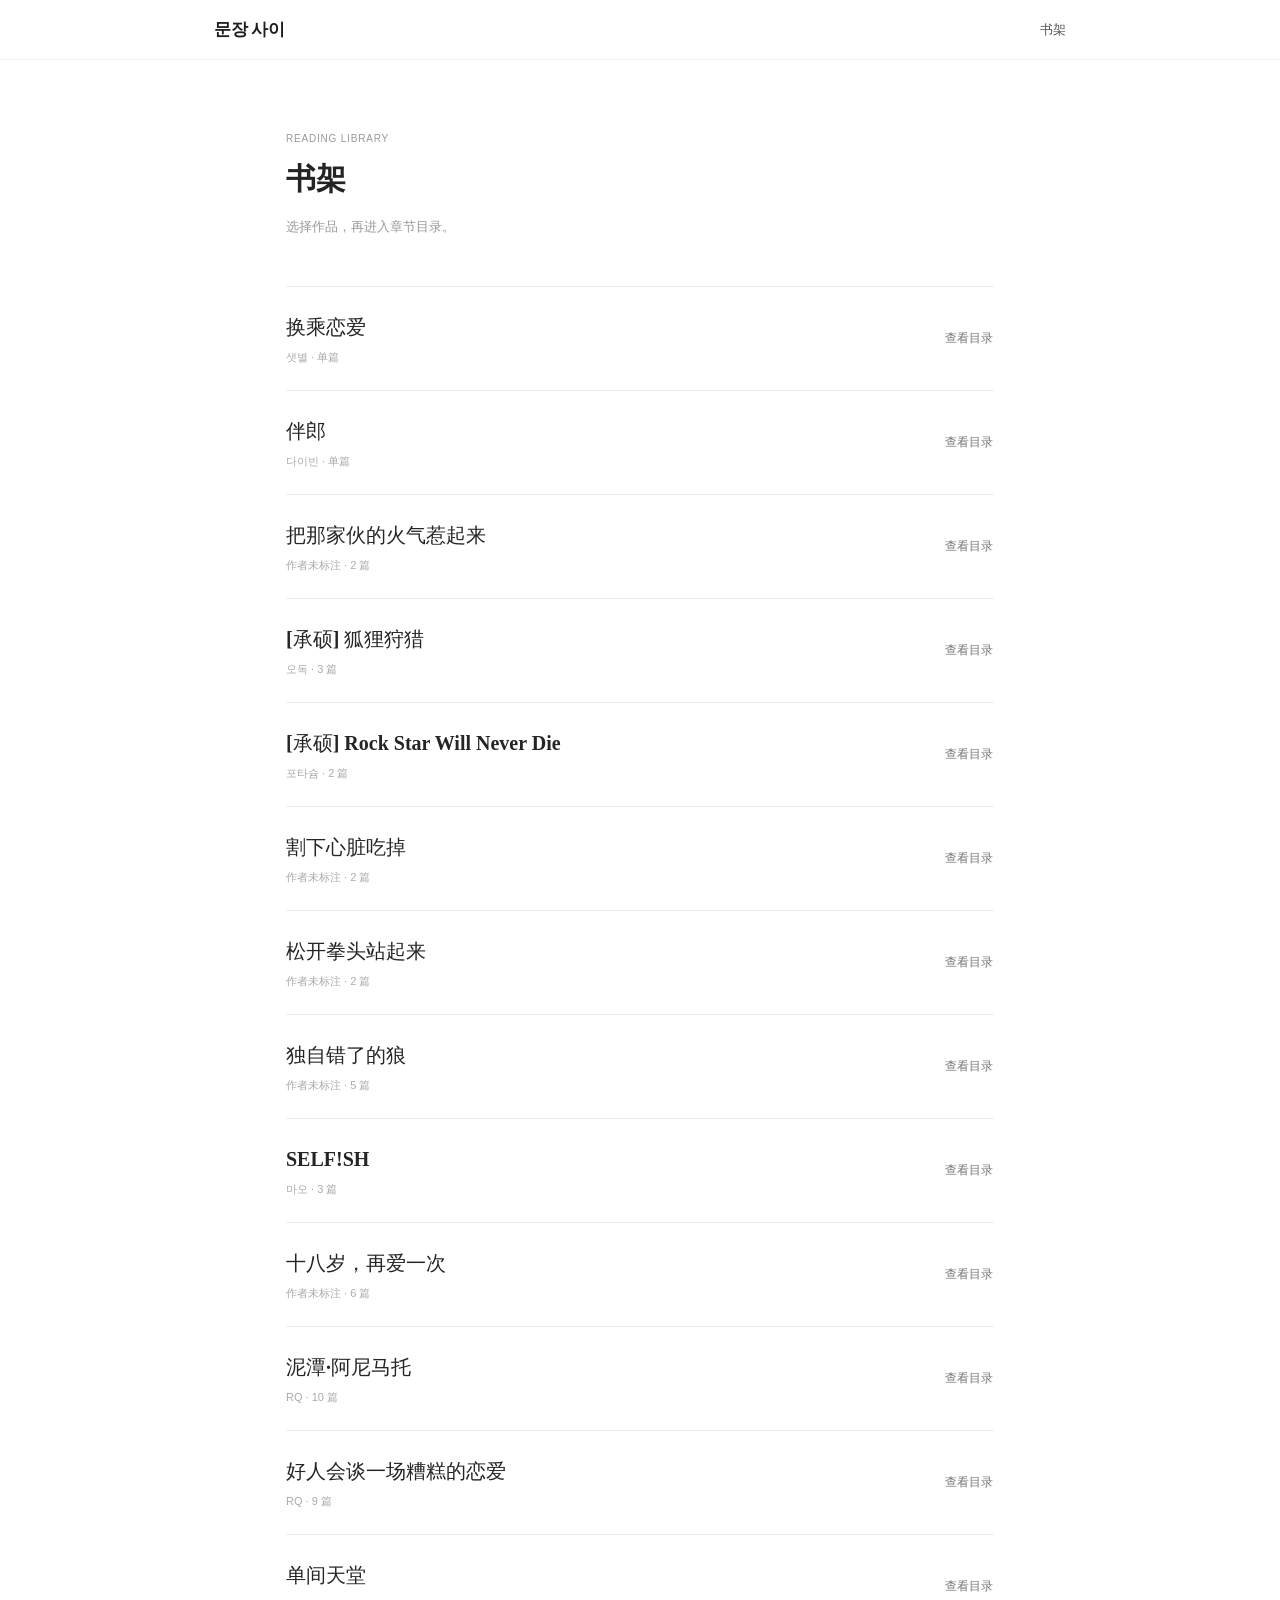
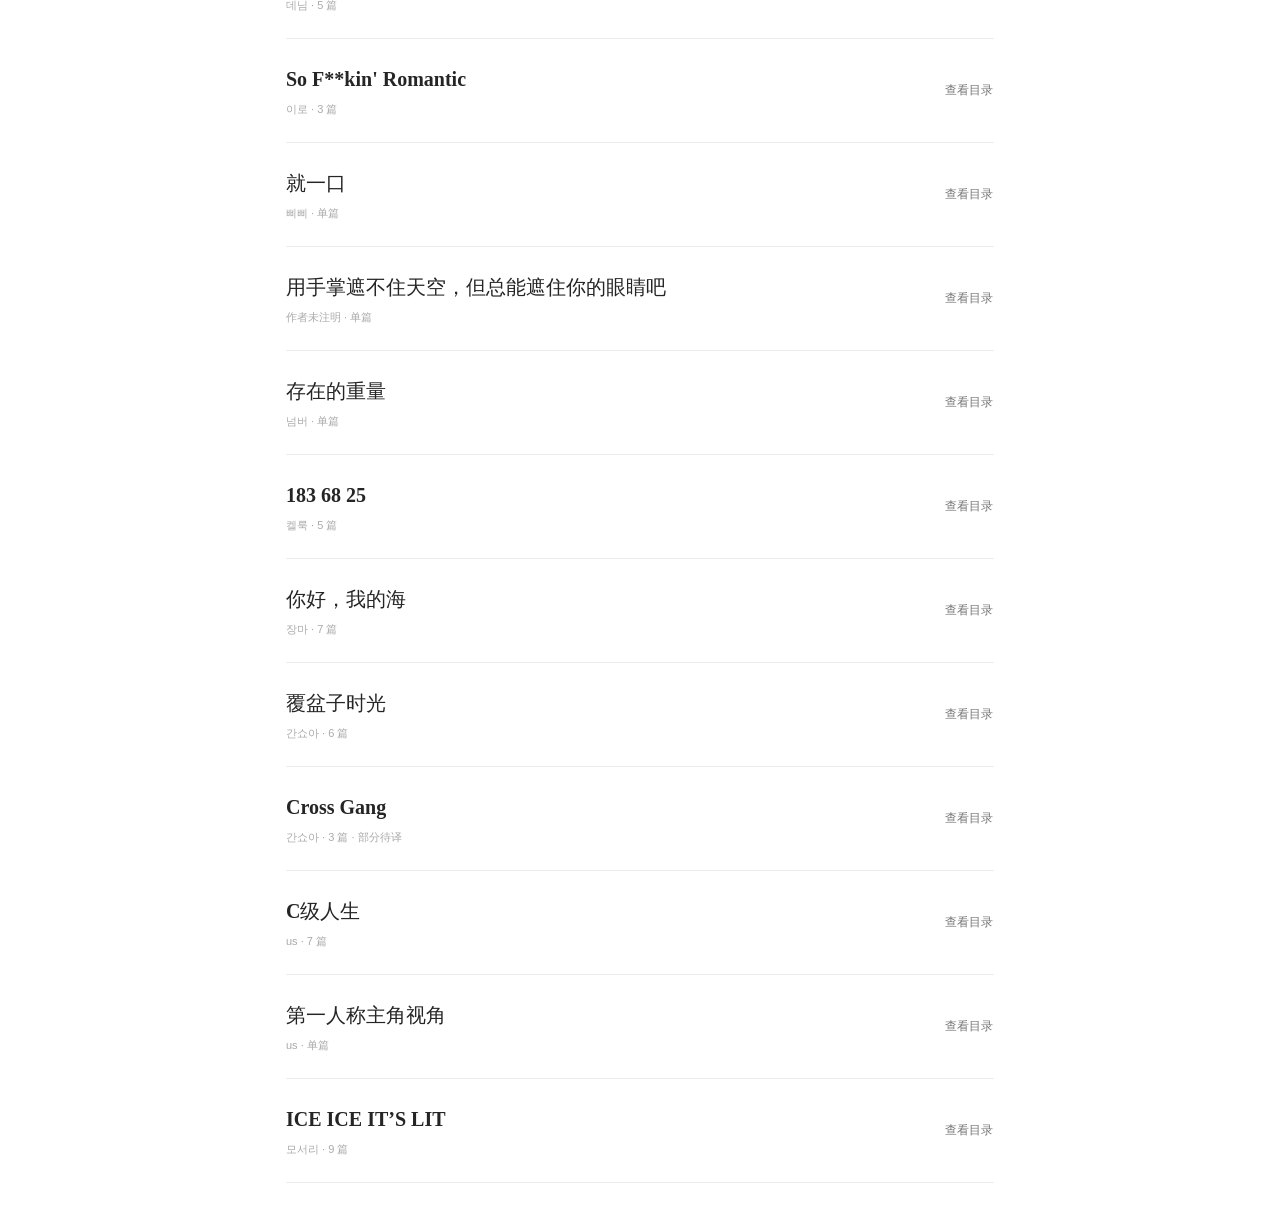
==== commit 3f76a112: "Publish Chinese translation of Transfer Love 1 with original typography" ====
--- a/korean-reader/index.html
+++ b/korean-reader/index.html
@@ -24,4 +24,4 @@
  </section>
  <section id="import-view" class="view content-container hidden"><div class="section-heading"><div class="eyebrow">READING LIBRARY</div><h1>书架</h1><p>选择作品，再进入章节目录。</p></div><div id="book-list" class="book-list" aria-label="书架中的小说"></div></section>
 </main><div id="toast" class="toast hidden" role="status"></div>
-<script src="./app.js?v=20261118-groomsman" defer></script></body></html>+<script src="./app.js?v=20261118-transfer-love" defer></script></body></html>
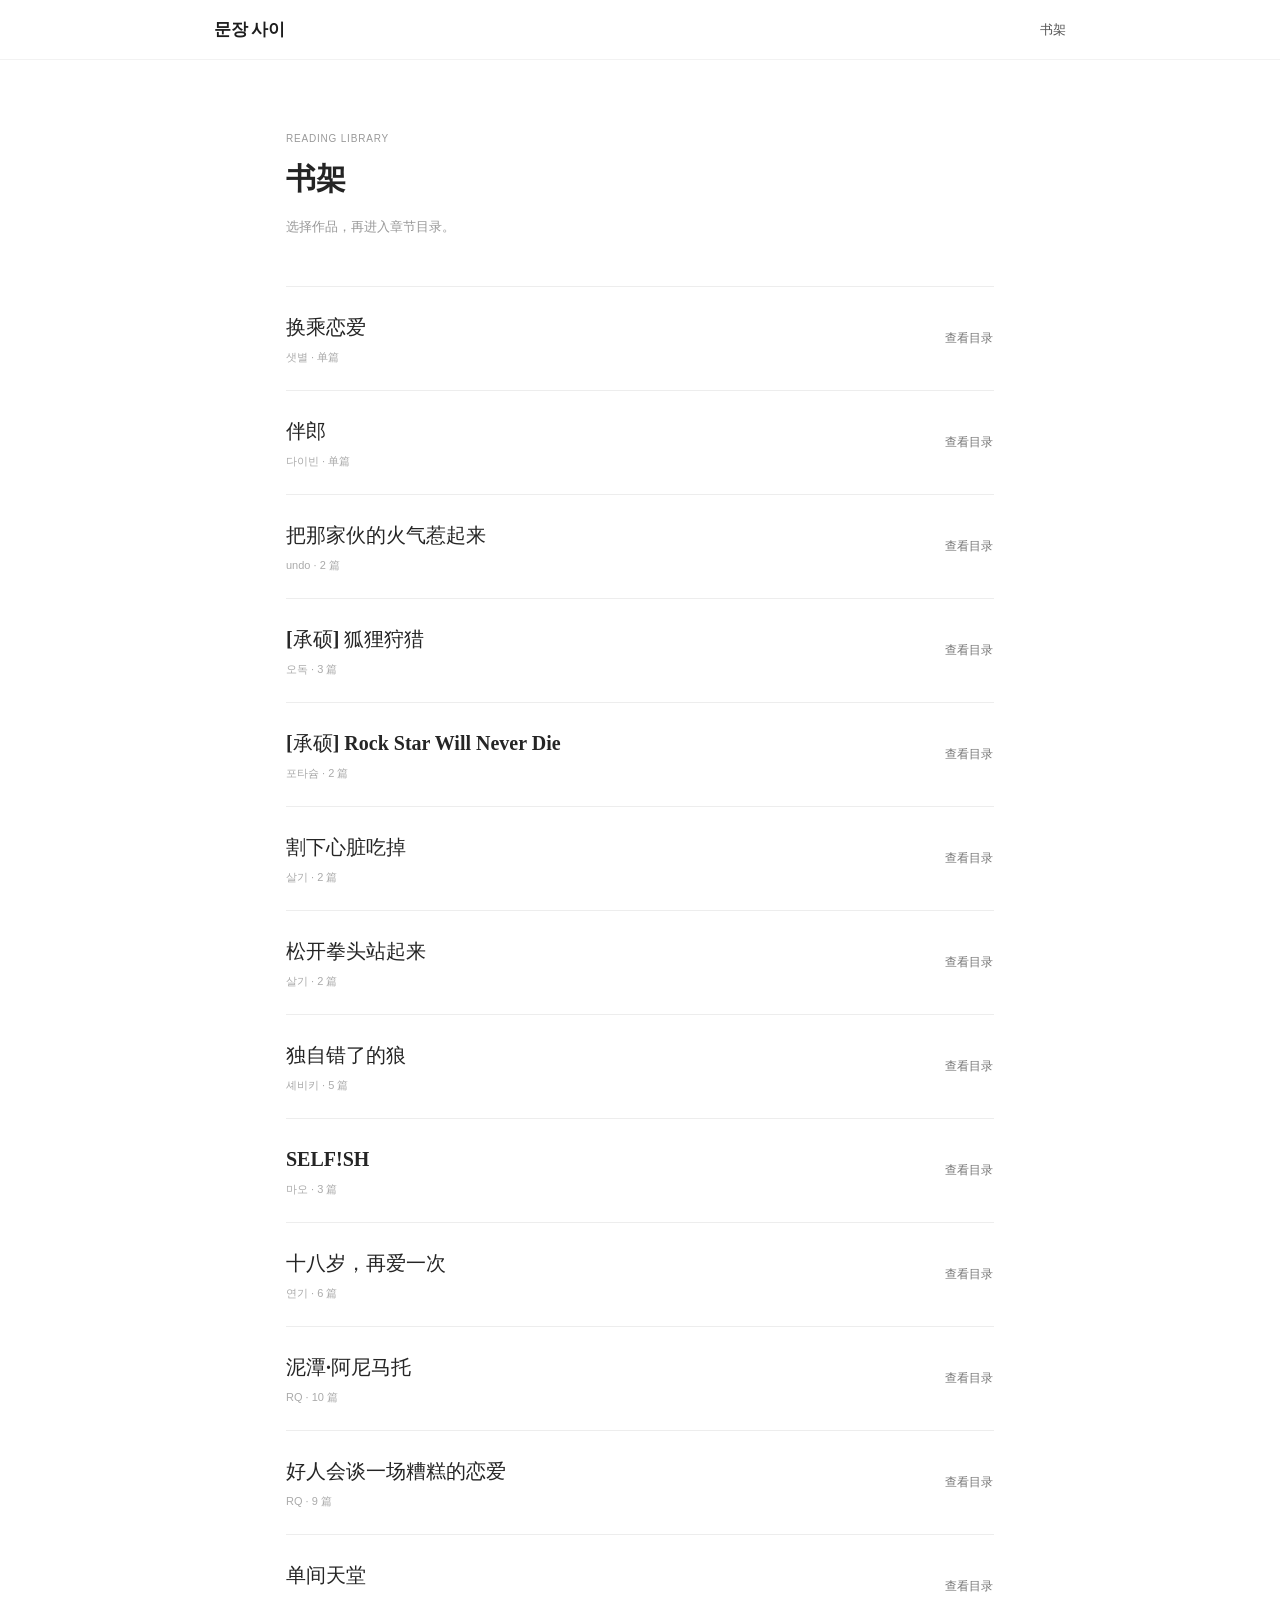
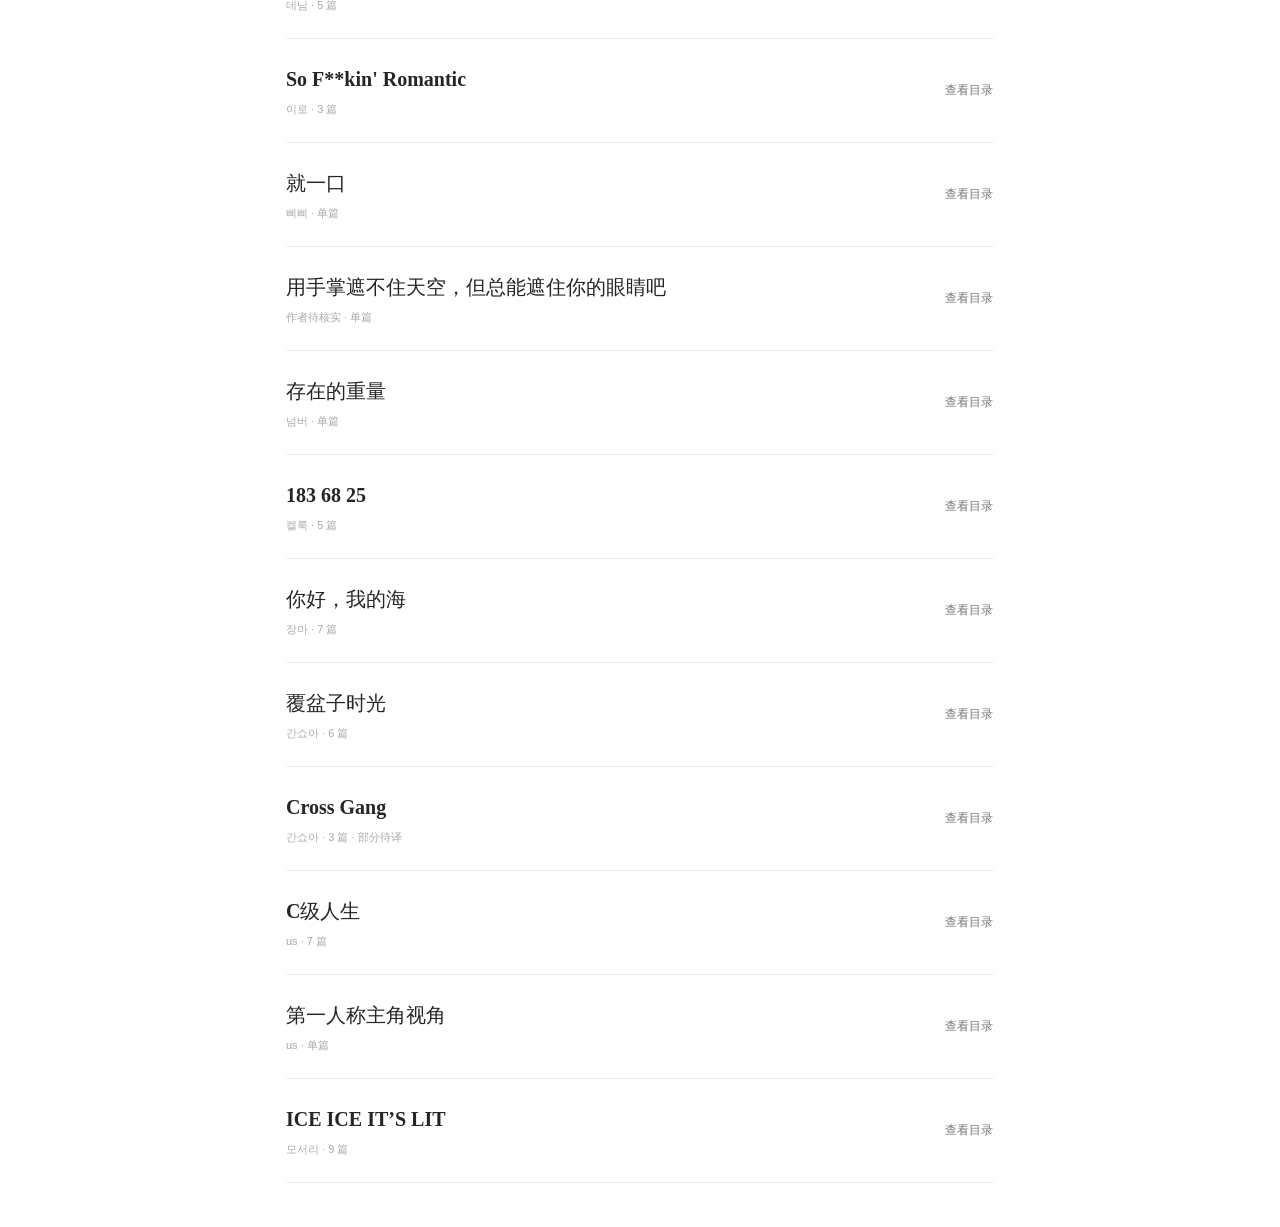
==== commit 3afa3313: "Restore verified original Postype author names to 17 chapter catalog entries" ====
--- a/korean-reader/index.html
+++ b/korean-reader/index.html
@@ -24,4 +24,4 @@
  </section>
  <section id="import-view" class="view content-container hidden"><div class="section-heading"><div class="eyebrow">READING LIBRARY</div><h1>书架</h1><p>选择作品，再进入章节目录。</p></div><div id="book-list" class="book-list" aria-label="书架中的小说"></div></section>
 </main><div id="toast" class="toast hidden" role="status"></div>
-<script src="./app.js?v=20261118-transfer-love" defer></script></body></html>+<script src="./app.js?v=20261118-author-audit" defer></script></body></html>
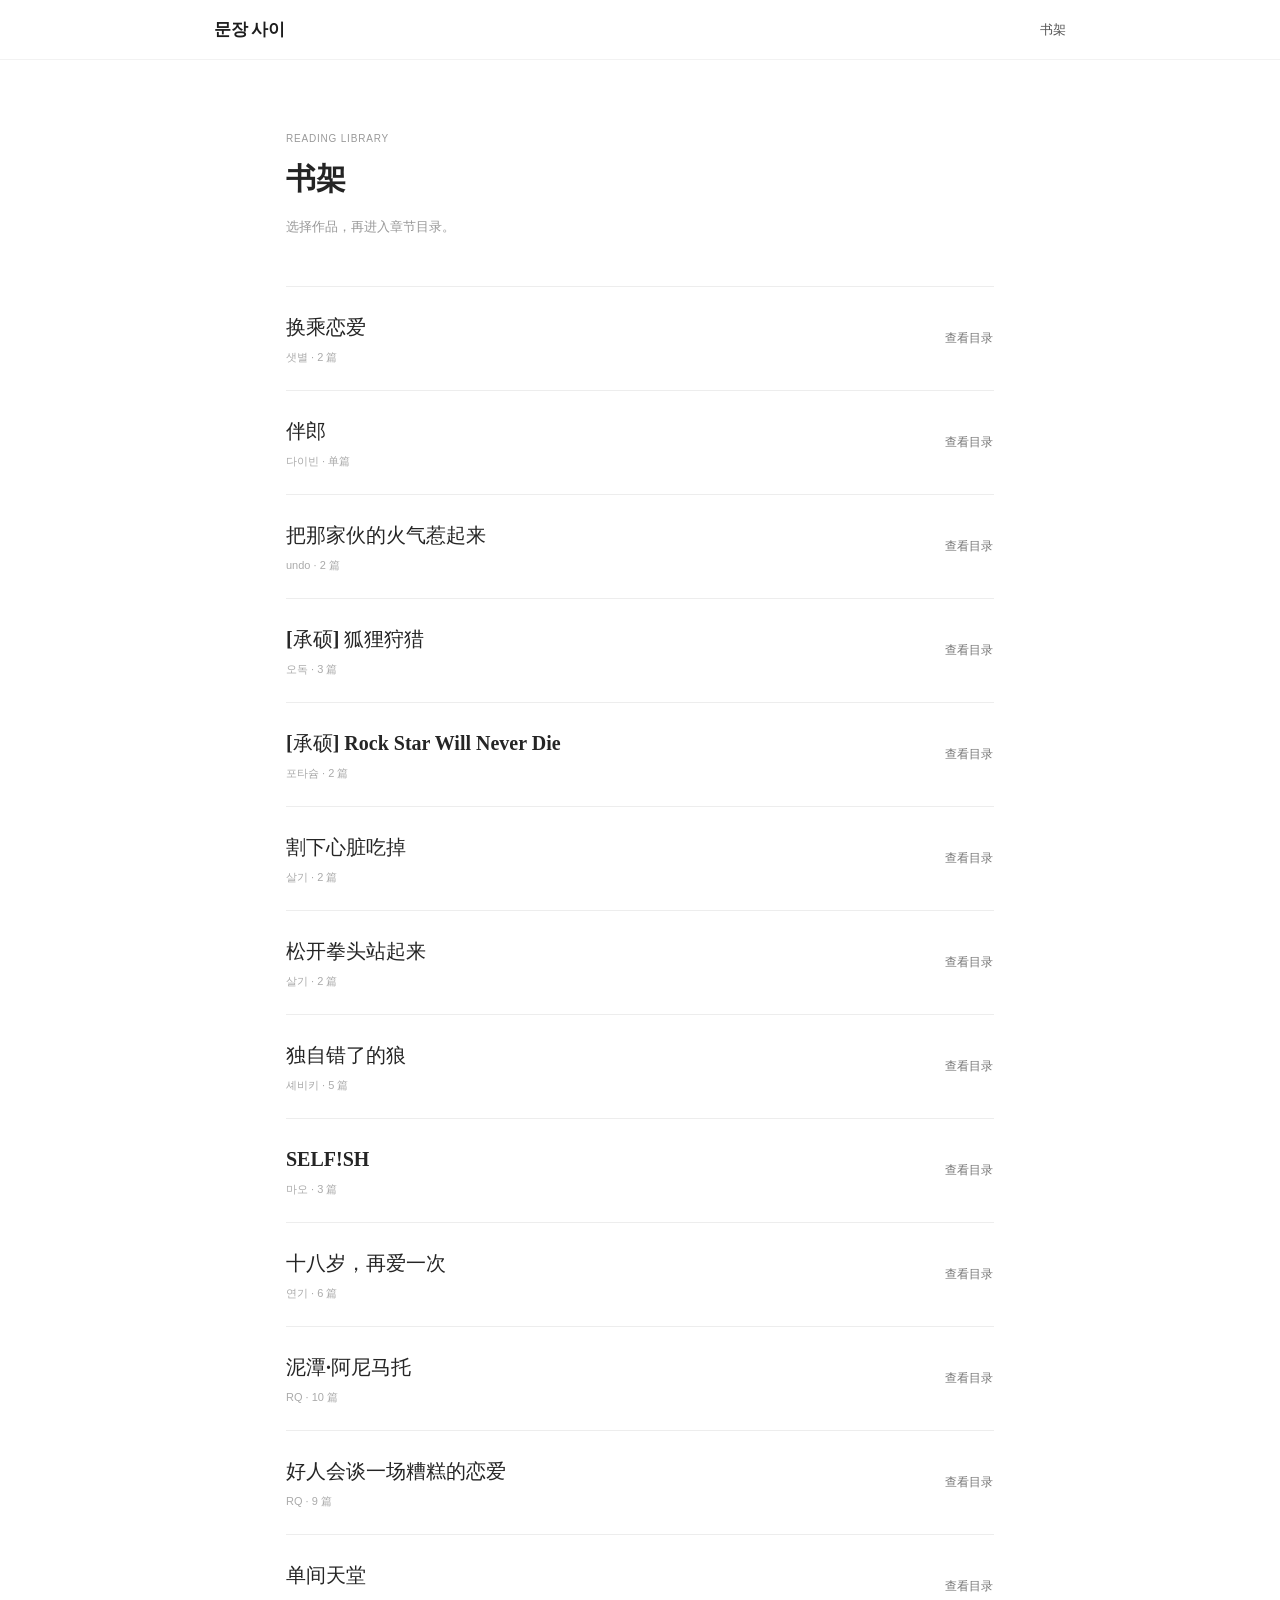
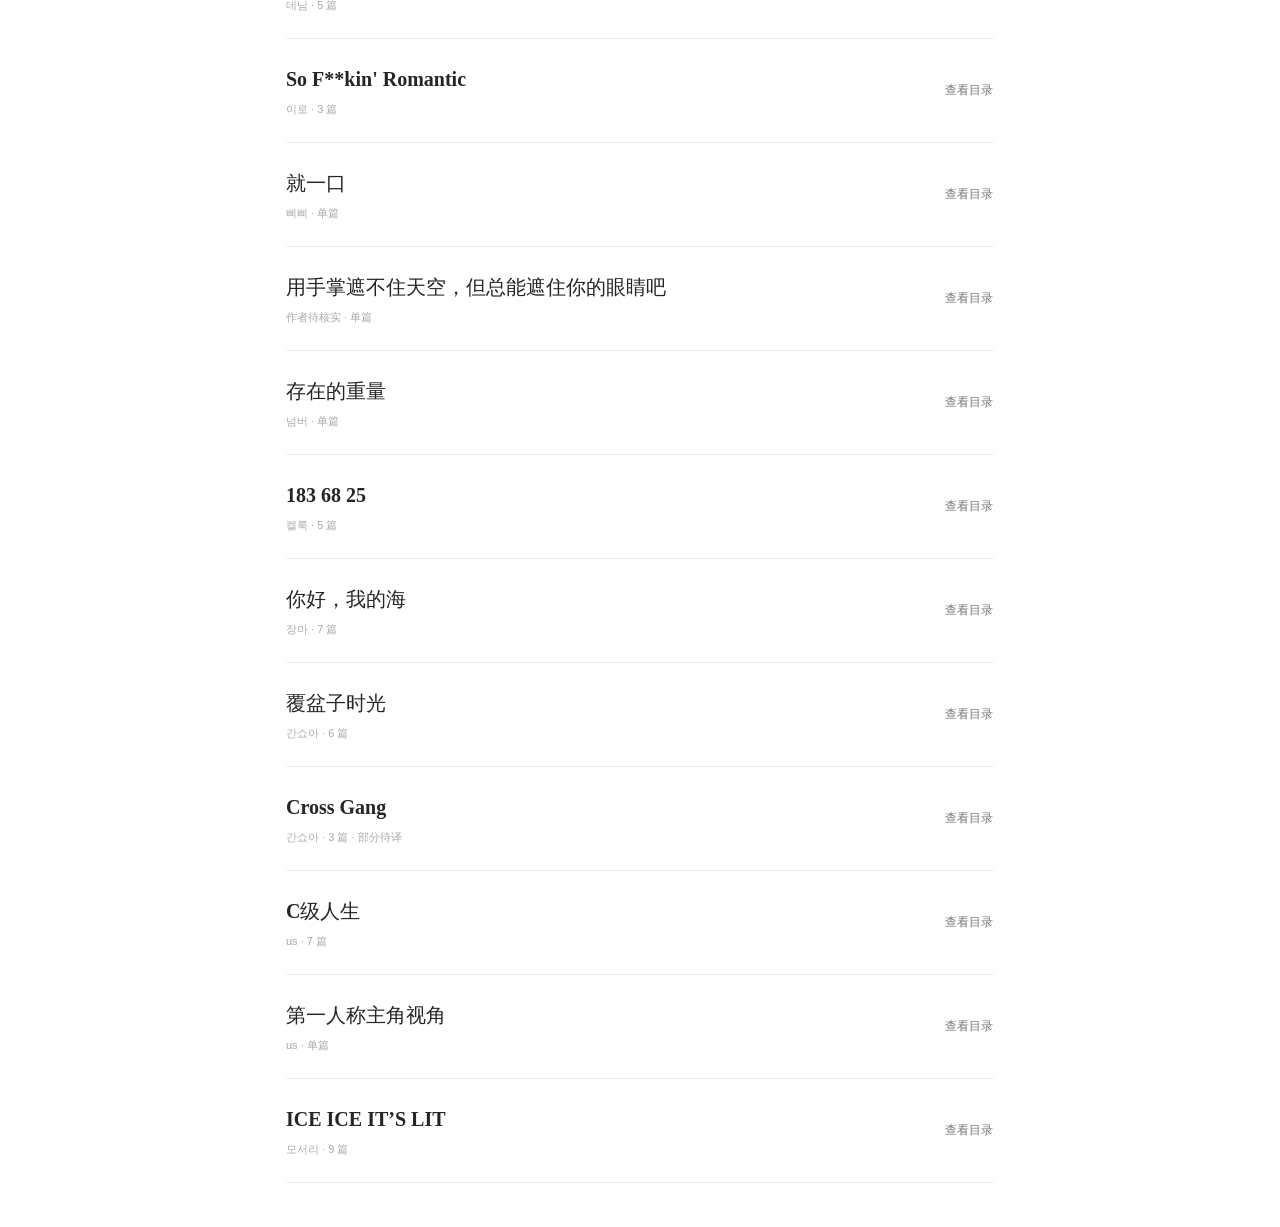
==== commit fc2912f2: "Translate and publish Transfer Love chapter 2 in the original layout" ====
--- a/korean-reader/index.html
+++ b/korean-reader/index.html
@@ -24,4 +24,4 @@
  </section>
  <section id="import-view" class="view content-container hidden"><div class="section-heading"><div class="eyebrow">READING LIBRARY</div><h1>书架</h1><p>选择作品，再进入章节目录。</p></div><div id="book-list" class="book-list" aria-label="书架中的小说"></div></section>
 </main><div id="toast" class="toast hidden" role="status"></div>
-<script src="./app.js?v=20261118-author-audit" defer></script></body></html>+<script src="./app.js?v=20261118-transfer-love-02" defer></script></body></html>
